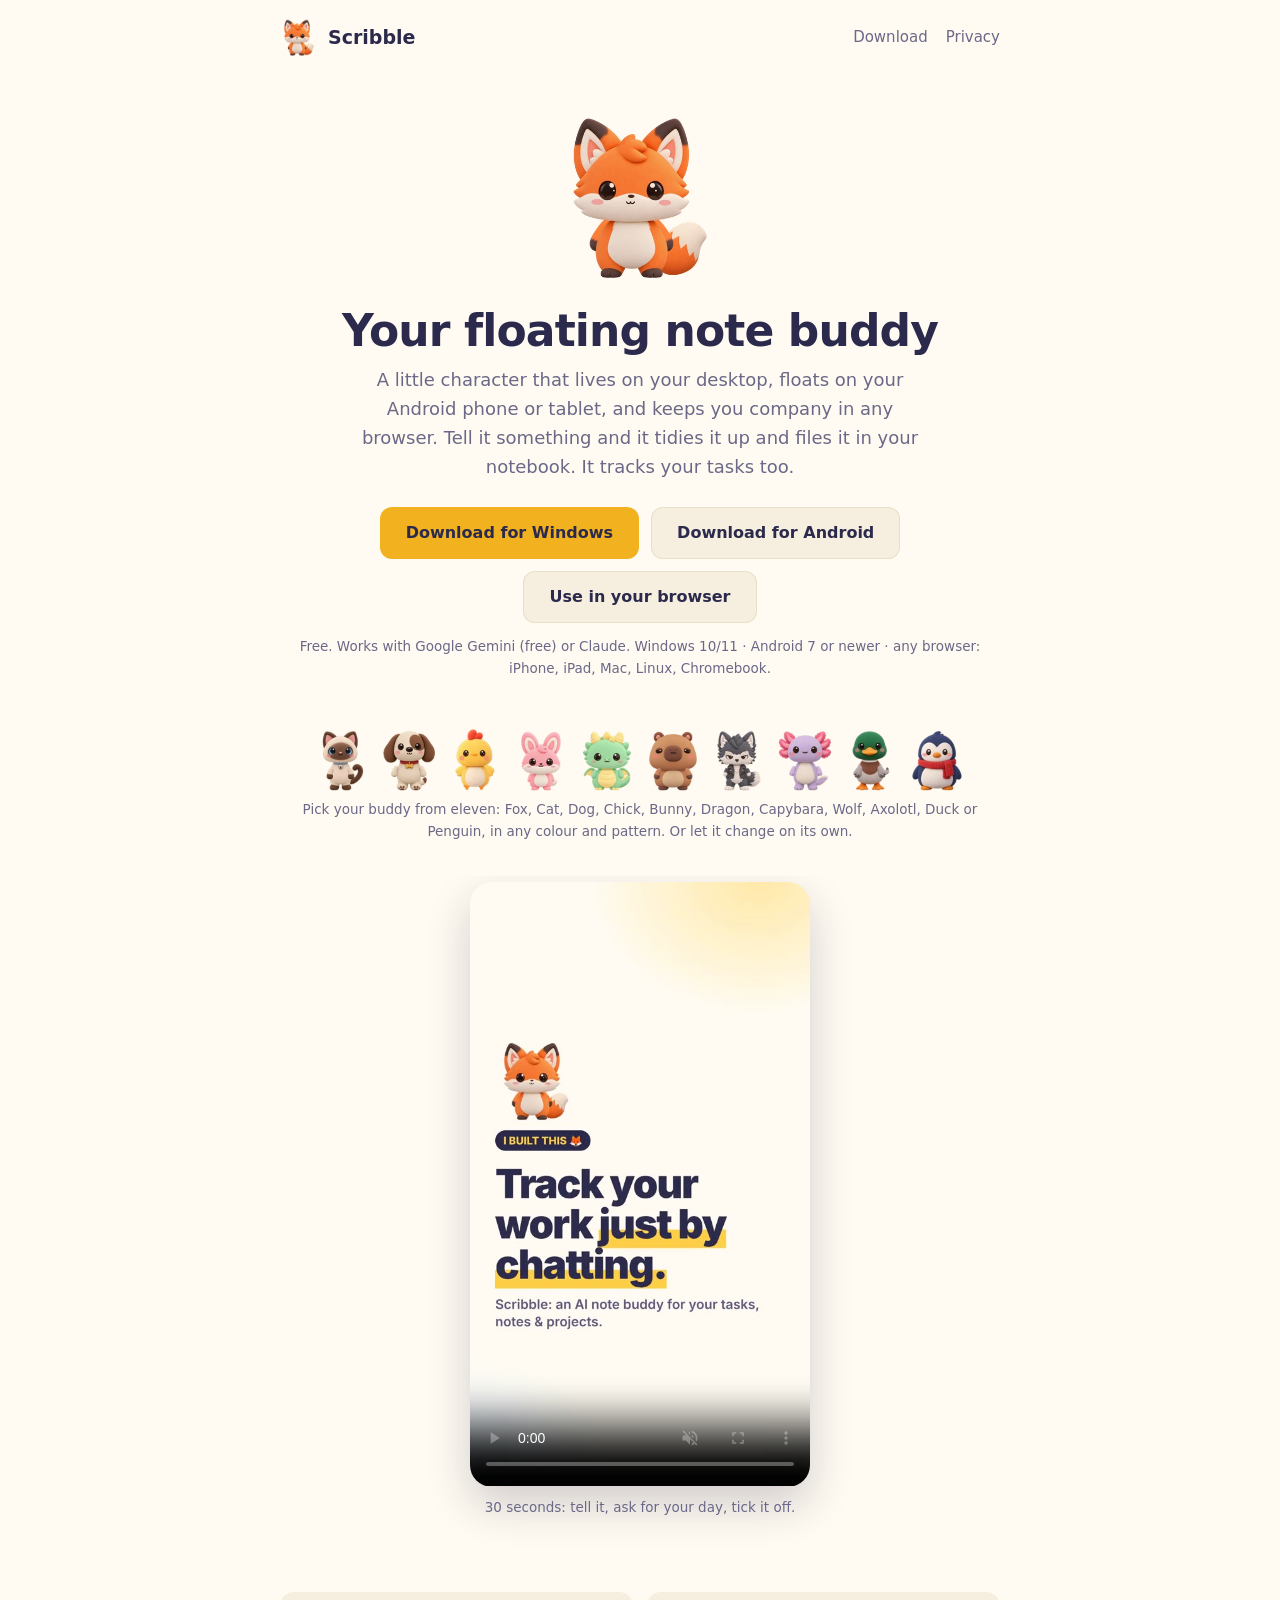
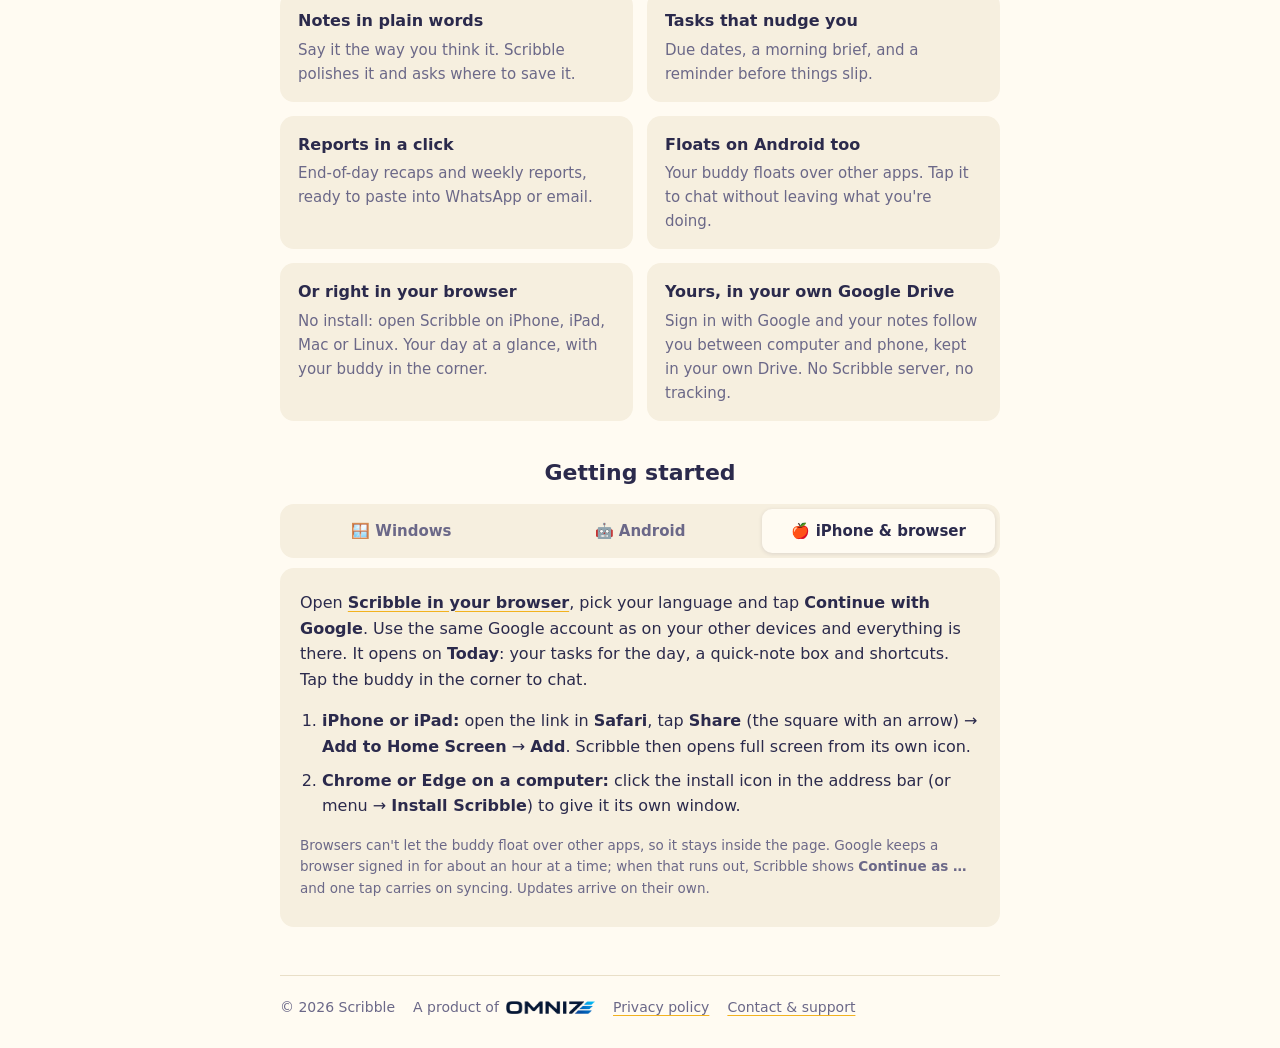
==== index.html @ dc72d5a7 "Website: eleven buddies (new cat and dog; axolotl, duck, penguin) Co-Authored-By: Claude Opus 5.5 <n" ====
<!doctype html>
<html lang="en">
<head>
<meta charset="utf-8">
<meta name="viewport" content="width=device-width, initial-scale=1">
<title>Scribble — your floating note buddy</title>
<meta name="description" content="A little buddy for your computer and phone that takes notes and tracks your tasks, powered by Google Gemini or Claude.">
<link rel="stylesheet" href="style.css">
<script data-goatcounter="https://denis-andrian000.goatcounter.com/count" async src="//gc.zgo.at/count.js"></script>
</head>
<body>
<div class="wrap">
<header class="top">
  <a class="logo" href="./"><img class="bd" src="media/buddy-fox-sm.webp" alt="">Scribble</a>
  <nav><a href="./#download">Download</a><a href="privacy.html">Privacy</a></nav>
</header>
<main>
<section class="hero">
  <img class="bd" src="media/buddy-fox.webp" alt="Scribble\'s fox buddy" width="170" height="170">
  <h1>Your floating note buddy</h1>
  <p class="lead">A little character that lives on your desktop, floats on your Android phone or tablet, and keeps you company in any browser. Tell it something and it tidies it up and files it in your notebook. It tracks your tasks too.</p>
  <div class="btns" id="download">
    <a class="btn" href="https://github.com/denis-andrian000/scribble-releases/releases/latest">Download for Windows</a>
    <a class="btn alt" href="https://github.com/denis-andrian000/scribble-releases/releases/latest/download/Scribble-Android.apk">Download for Android</a>
    <a class="btn alt" href="app/">Use in your browser</a>
  </div>
  <p class="small">Free. Works with Google Gemini (free) or Claude. Windows 10/11 · Android 7 or newer · any browser: iPhone, iPad, Mac, Linux, Chromebook.</p>
  <div class="stats" id="stats" hidden>
    <span class="stat" id="st-dl" hidden><b></b> downloads</span>
    <span class="stat" id="st-v" hidden><b></b> visitors</span>
    <span class="stat" id="st-ver" hidden>Latest <b></b></span>
  </div>
  <script>
  // Live numbers, straight from GitHub (downloads of the Windows and Android apps) and GoatCounter (website visitors)
  (function () {
    var box = document.getElementById('stats');
    function put(id, v) { var e = document.getElementById(id); e.querySelector('b').textContent = v; e.hidden = false; box.hidden = false; }
    function fmt(n) { return n.toLocaleString('en-US'); }
    fetch('https://api.github.com/repos/denis-andrian000/scribble-releases/releases?per_page=100').then(function (r) { return r.ok ? r.json() : []; }).then(function (rels) {
      var n = 0, latest = '';
      rels.forEach(function (r) {
        if (r.draft || r.prerelease) return;
        if (!latest) latest = r.tag_name;
        (r.assets || []).forEach(function (a) { if (/\.(exe|apk)$/.test(a.name)) n += a.download_count; });
      });
      if (n) put('st-dl', fmt(n));
      if (latest) put('st-ver', latest);
    }).catch(function () {});
    fetch('https://denis-andrian000.goatcounter.com/counter/TOTAL.json').then(function (r) { return r.ok ? r.json() : null; }).then(function (d) {
      if (d && d.count && Number(String(d.count).replace(/\D/g, '')) > 0) put('st-v', d.count);
    }).catch(function () {});
  })();
  </script>
  <div class="friends"><img class="bd" src="media/buddy-cat-sm.webp" alt="Cat" title="Cat" width="80" height="80" loading="lazy"><img class="bd" src="media/buddy-dog-sm.webp" alt="Dog" title="Dog" width="80" height="80" loading="lazy"><img class="bd" src="media/buddy-chicken-sm.webp" alt="Chick" title="Chick" width="80" height="80" loading="lazy"><img class="bd" src="media/buddy-bunny-sm.webp" alt="Bunny" title="Bunny" width="80" height="80" loading="lazy"><img class="bd" src="media/buddy-dragon-sm.webp" alt="Dragon" title="Dragon" width="80" height="80" loading="lazy"><img class="bd" src="media/buddy-capybara-sm.webp" alt="Capybara" title="Capybara" width="80" height="80" loading="lazy"><img class="bd" src="media/buddy-wolf-sm.webp" alt="Wolf" title="Wolf" width="80" height="80" loading="lazy"><img class="bd" src="media/buddy-axolotl-sm.webp" alt="Axolotl" title="Axolotl" width="80" height="80" loading="lazy"><img class="bd" src="media/buddy-duck-sm.webp" alt="Duck" title="Duck" width="80" height="80" loading="lazy"><img class="bd" src="media/buddy-penguin-sm.webp" alt="Penguin" title="Penguin" width="80" height="80" loading="lazy"></div>
  <p class="small friends-cap">Pick your buddy from eleven: Fox, Cat, Dog, Chick, Bunny, Dragon, Capybara, Wolf, Axolotl, Duck or Penguin, in any colour and pattern. Or let it change on its own.</p>
</section>

<section class="demo">
  <video src="media/scribble-demo.mp4" poster="media/scribble-demo.jpg" autoplay muted loop playsinline controls preload="metadata" aria-label="30-second demo: chat with your buddy and it tracks your tasks"></video>
  <p class="small">30 seconds: tell it, ask for your day, tick it off.</p>
</section>

<section class="grid">
  <div class="card"><b>Notes in plain words</b><p>Say it the way you think it. Scribble polishes it and asks where to save it.</p></div>
  <div class="card"><b>Tasks that nudge you</b><p>Due dates, a morning brief, and a reminder before things slip.</p></div>
  <div class="card"><b>Reports in a click</b><p>End-of-day recaps and weekly reports, ready to paste into WhatsApp or email.</p></div>
  <div class="card"><b>Floats on Android too</b><p>Your buddy floats over other apps. Tap it to chat without leaving what you're doing.</p></div>
  <div class="card"><b>Or right in your browser</b><p>No install: open Scribble on iPhone, iPad, Mac or Linux. Your day at a glance, with your buddy in the corner.</p></div>
  <div class="card"><b>Yours, in your own Google Drive</b><p>Sign in with Google and your notes follow you between computer and phone, kept in your own Drive. No Scribble server, no tracking.</p></div>
</section>

<section class="guide" id="guide">
<h2>Getting started</h2>
<div class="tabs" role="tablist" aria-label="Your device">
  <button role="tab" id="tab-windows" aria-controls="p-windows" data-p="windows">🪟 Windows</button>
  <button role="tab" id="tab-android" aria-controls="p-android" data-p="android">🤖 Android</button>
  <button role="tab" id="tab-web" aria-controls="p-web" data-p="web">🍎 iPhone &amp; browser</button>
</div>
<div class="panel" role="tabpanel" id="p-windows" aria-labelledby="tab-windows">
<p>Install Scribble, sign in with Google, then pick an AI. A short guide shows you how to get a free Google Gemini key, or a Claude key, in about a minute.</p>
<p><a class="btn" href="https://github.com/denis-andrian000/scribble-releases/releases/latest">Download for Windows</a></p>
<p class="small">Windows may say "Windows protected your PC" because the installer isn't signed yet. Click <b>More info → Run anyway</b>.</p>
</div>
<div class="panel" role="tabpanel" id="p-android" aria-labelledby="tab-android" hidden>
<p>Scribble isn't in the Play Store. You install it straight from this page:</p>
<ol class="steps">
  <li>Open this page <b>on your phone or tablet</b> and tap <b>Download for Android</b>.</li>
  <li>Open the downloaded file (<i>Scribble-Android.apk</i>). If Android asks, allow your browser to <b>install unknown apps</b>, go back, and tap <b>Install</b>. If Play Protect warns about an unknown app, tap <b>More details → Install anyway</b>.</li>
  <li>Open Scribble, pick your language and tap <b>Continue with Google</b>. Use the same Google account as on your computer and your notes, tasks and chats appear.</li>
  <li><b>Floating buddy:</b> tap the small window button at the top, or go to <b>Settings → App → Floating buddy</b>. The first time, Android asks to let Scribble <b>display over other apps</b>; turn it on for Scribble and come back.</li>
  <li><b>Tap</b> the buddy to chat, <b>hold</b> it to open Scribble, <b>drag</b> it anywhere, or drop it on the <b>✕</b> to put it away.</li>
</ol>
<p class="small">Updates: Scribble tells you when a new version is ready (or check in <b>Settings → App → Updates</b>). Download it and tap Install; your notes stay as they are.</p>
<p class="small">If the buddy disappears after a while, your phone may be closing Scribble to save battery. In Android settings, open <b>Apps → Scribble → Battery</b> and choose <b>Unrestricted</b> (the name varies by phone).</p>
</div>
<div class="panel" role="tabpanel" id="p-web" aria-labelledby="tab-web" hidden>
<p>Open <a href="app/"><b>Scribble in your browser</b></a>, pick your language and tap <b>Continue with Google</b>. Use the same Google account as on your other devices and everything is there. It opens on <b>Today</b>: your tasks for the day, a quick-note box and shortcuts. Tap the buddy in the corner to chat.</p>
<ol class="steps">
  <li><b>iPhone or iPad:</b> open the link in <b>Safari</b>, tap <b>Share</b> (the square with an arrow) → <b>Add to Home Screen</b> → <b>Add</b>. Scribble then opens full screen from its own icon.</li>
  <li><b>Chrome or Edge on a computer:</b> click the install icon in the address bar (or menu → <b>Install Scribble</b>) to give it its own window.</li>
</ol>
<p class="small">Browsers can't let the buddy float over other apps, so it stays inside the page. Google keeps a browser signed in for about an hour at a time; when that runs out, Scribble shows <b>Continue as …</b> and one tap carries on syncing. Updates arrive on their own.</p>
</div>
</section>
<script>
(function () {
  var tabs = [].slice.call(document.querySelectorAll('.tabs [role=tab]'));
  function show(id, focus) {
    tabs.forEach(function (t) { var on = t.dataset.p === id; t.setAttribute('aria-selected', on); t.tabIndex = on ? 0 : -1; document.getElementById('p-' + t.dataset.p).hidden = !on; if (on && focus) t.focus(); });
  }
  tabs.forEach(function (t, i) {
    t.addEventListener('click', function () { show(t.dataset.p); history.replaceState(null, '', '#' + t.dataset.p); });
    t.addEventListener('keydown', function (e) { var d = e.key === 'ArrowRight' ? 1 : e.key === 'ArrowLeft' ? -1 : 0; if (d) show(tabs[(i + d + tabs.length) % tabs.length].dataset.p, true); });
  });
  // open on the visitor's own device (or a #windows / #android / #web link)
  var h = location.hash.slice(1), ua = navigator.userAgent;
  var guess = /android/i.test(ua) ? 'android' : /iphone|ipad|macintosh|linux|cros/i.test(ua) && !/windows/i.test(ua) ? 'web' : 'windows';
  show(['windows', 'android', 'web'].indexOf(h) >= 0 ? h : guess);
  if (h && ['windows', 'android', 'web'].indexOf(h) >= 0) document.getElementById('guide').scrollIntoView();
})();
</script>
</main>
<footer>
  <span>© 2026 Scribble</span>
  <span class="by">A product of <img class="l" src="media/omniz.png" alt="Omniz"><img class="d" src="media/omniz-dark.png" alt="Omniz"></span>
  <a href="privacy.html">Privacy policy</a>
  <a href="https://github.com/denis-andrian000/scribble-releases/issues">Contact &amp; support</a>
</footer>
</div>
</body>
</html>
---- style.css ----
:root { --bg: #FFFBF2; --bg2: #F6EFDF; --line: #E9DFC8; --ink: #2B2A4C; --ink2: #6B6888; --accent: #F2B21F; --accent-ink: #2B2A4C; }
@media (prefers-color-scheme: dark) { :root { --bg: #1F1E2E; --bg2: #2A2940; --line: #38365A; --ink: #ECE9F5; --ink2: #A3A0C2; --accent: #FFCE47; --accent-ink: #1F1E2E; } }
* { box-sizing: border-box; }
body { margin: 0; background: var(--bg); color: var(--ink); font: 16px/1.6 system-ui, -apple-system, "Segoe UI", Roboto, sans-serif; }
a { color: inherit; text-decoration-color: var(--accent); text-underline-offset: 3px; }
.wrap { max-width: 760px; margin: 0 auto; padding: 0 20px; }
header.top { display: flex; align-items: center; justify-content: space-between; padding: 18px 0; }
.logo { display: flex; align-items: center; gap: 10px; font-weight: 800; font-size: 19px; text-decoration: none; }
.logo .bd { width: 38px; height: 38px; object-fit: contain; }
nav a { margin-left: 18px; color: var(--ink2); text-decoration: none; font-size: 15px; }
nav a:hover { color: var(--ink); }
.hero { text-align: center; padding: 36px 0 24px; }
.hero .bd { width: 170px; height: 170px; object-fit: contain; animation: bob 3s ease-in-out infinite; }
@keyframes bob { 50% { transform: translateY(-6px) rotate(-2deg); } }
h1 { font-size: clamp(30px, 6vw, 44px); line-height: 1.15; margin: 18px 0 10px; letter-spacing: -.02em; }
.lead { font-size: 18px; color: var(--ink2); max-width: 560px; margin: 0 auto; }
.btn { display: inline-block; margin-top: 26px; background: var(--accent); color: var(--accent-ink); padding: 13px 26px; border-radius: 12px; font-weight: 700; text-decoration: none; }
.btn:hover { filter: brightness(1.05); }
.small { font-size: 13.5px; color: var(--ink2); }
.friends { display: flex; justify-content: center; gap: 2px; flex-wrap: wrap; margin: 34px 0 8px; }
.friends .bd { width: 64px; height: 64px; object-fit: contain; }
.grid { display: grid; grid-template-columns: repeat(auto-fit, minmax(min(300px, 100%), 1fr)); gap: 14px; margin: 34px 0; }
.card { background: var(--bg2); border-radius: 14px; padding: 16px 18px; }
.card b { display: block; margin-bottom: 4px; }
.card p { margin: 0; color: var(--ink2); font-size: 15px; }
h2 { font-size: 22px; margin: 34px 0 8px; }
.doc h2 { font-size: 19px; margin-top: 30px; }
.doc ul { padding-left: 22px; }
.doc li { margin: 4px 0; }
footer { border-top: 1px solid var(--line); margin-top: 48px; padding: 20px 0 30px; color: var(--ink2); font-size: 14px; display: flex; gap: 18px; flex-wrap: wrap; }
.btns { display: flex; justify-content: center; gap: 12px; flex-wrap: wrap; margin-top: 26px; }
.btns .btn { margin-top: 0; }
.btn.alt { background: var(--bg2); color: var(--ink); box-shadow: inset 0 0 0 1px var(--line); }
.steps { padding-left: 22px; }
.steps li { margin: 8px 0; }

.demo { text-align: center; margin: 10px 0 0; max-width: 100%; overflow: hidden; padding: 6px 0 26px; }
.demo video { display: block; margin: 0 auto; width: 340px; max-width: 100%; height: auto; aspect-ratio: 9 / 16; object-fit: cover; border-radius: 22px; background: var(--bg2); box-shadow: 0 18px 44px rgba(30, 26, 60, .2); }
.demo .small { margin-top: 10px; }

.guide h2 { text-align: center; }
.tabs { display: flex; gap: 6px; background: var(--bg2); padding: 5px; border-radius: 14px; margin: 14px 0 0; }
.tabs [role=tab] { flex: 1; border: 0; background: transparent; color: var(--ink2); font: inherit; font-weight: 700; font-size: 15px; padding: 10px 8px; border-radius: 10px; cursor: pointer; }
.tabs [role=tab][aria-selected=true] { background: var(--bg); color: var(--ink); box-shadow: 0 1px 4px rgba(30, 26, 60, .12); }
.tabs [role=tab]:focus-visible { outline: 2px solid var(--accent); }
.panel { background: var(--bg2); border-radius: 14px; padding: 6px 20px 14px; margin-top: 10px; }
.panel .btn { margin-top: 4px; }
html, body { overflow-x: hidden; }
@media (max-width: 520px) { .tabs [role=tab] { font-size: 13.5px; padding: 9px 4px; line-height: 1.25; } }

.stats { display: flex; justify-content: center; gap: 8px; flex-wrap: wrap; margin-top: 14px; }
.stat { background: var(--bg2); border-radius: 999px; padding: 5px 14px; font-size: 14px; color: var(--ink2); }
.stat b { color: var(--ink); }
#st-dl b::before { content: "⬇ "; color: var(--accent); }

footer .by { display: inline-flex; align-items: center; gap: 7px; }
footer .by img { height: 13px; width: auto; }
footer .by .d { display: none; }
@media (prefers-color-scheme: dark) { footer .by .l { display: none; } footer .by .d { display: inline; } }

.friends-cap { text-align: center; margin: 0; }
@media (max-width: 480px) { .friends .bd { width: 52px; height: 52px; } .friends { gap: 2px; flex-wrap: wrap; max-width: 330px; margin-left: auto; margin-right: auto; } }
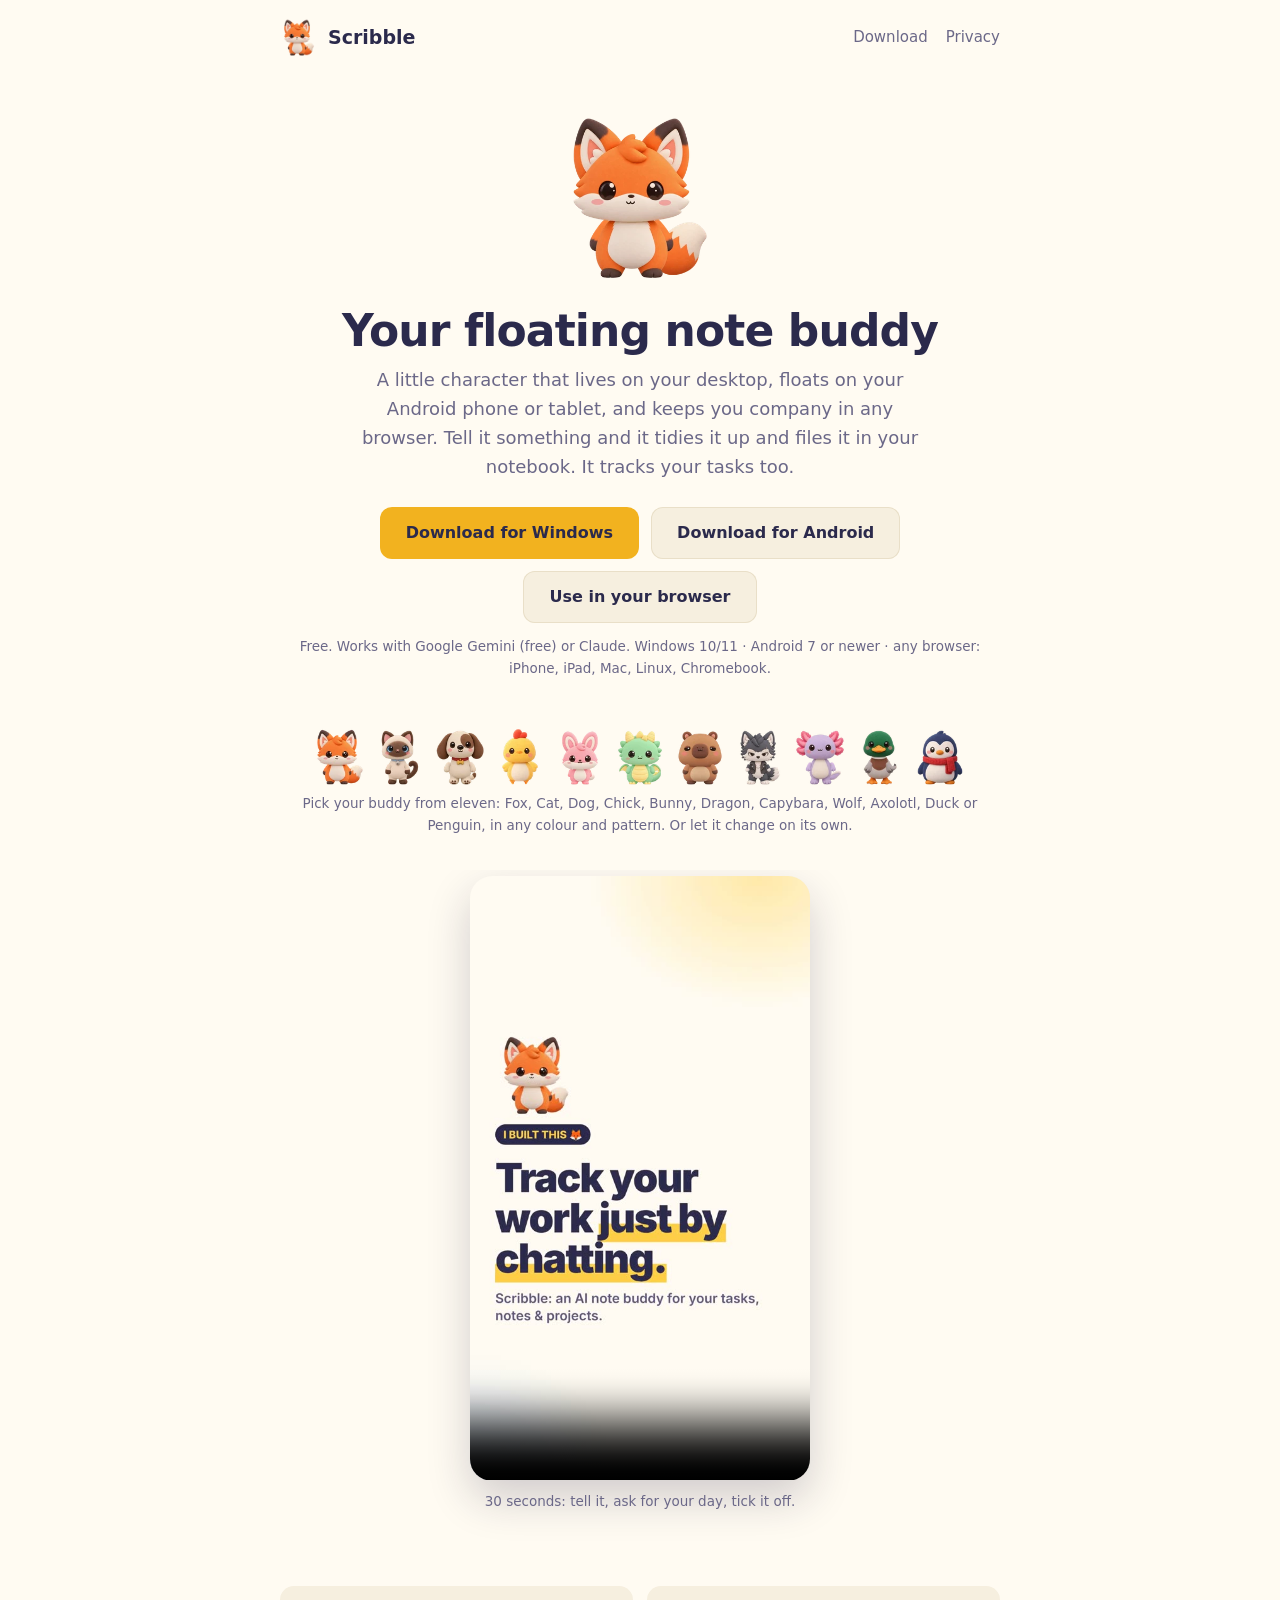
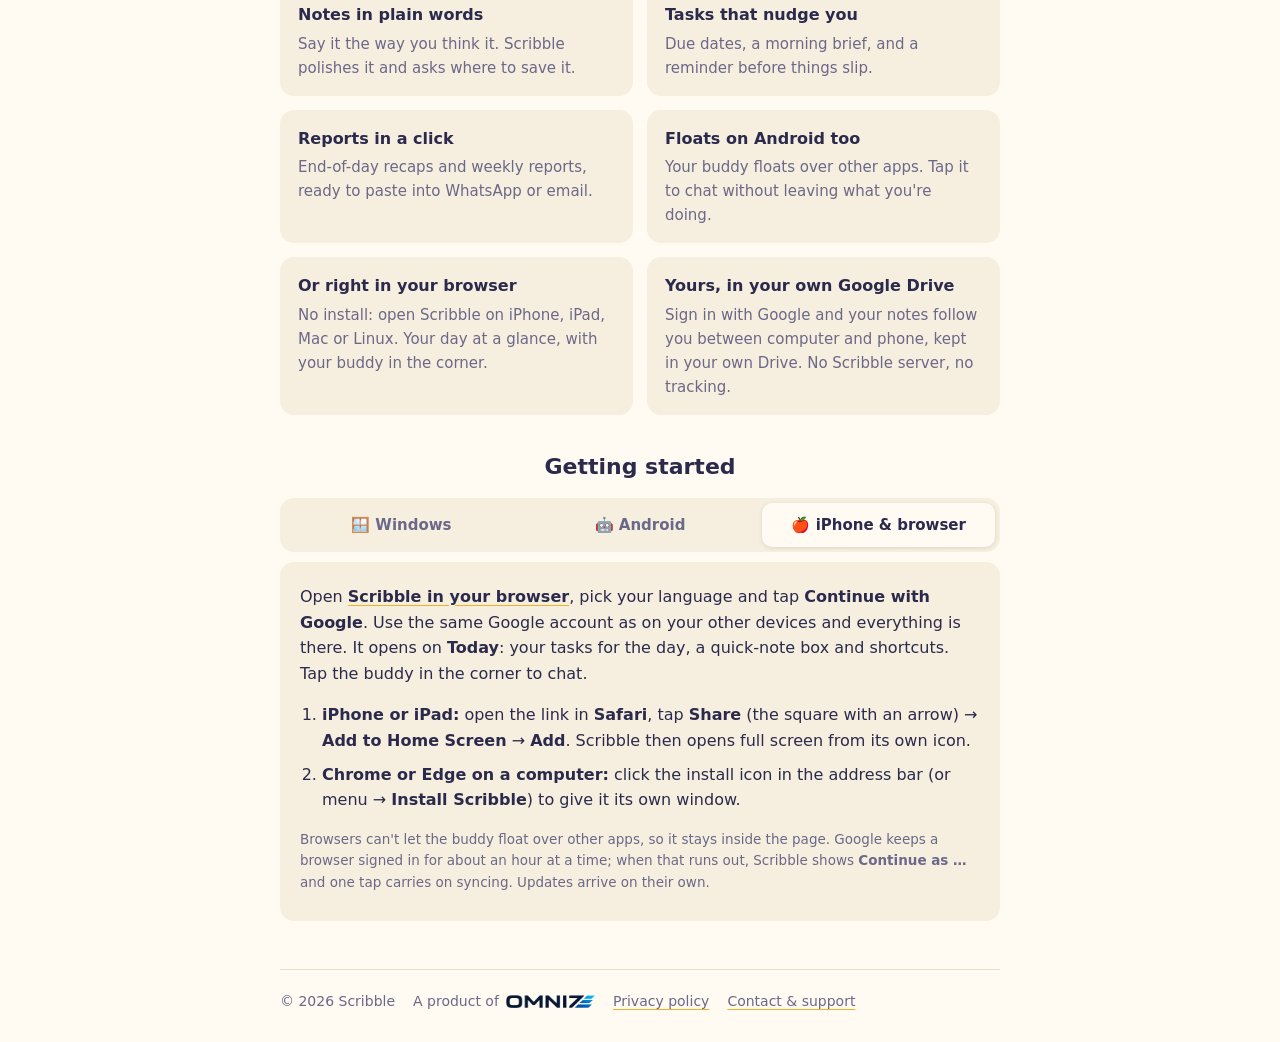
==== commit 0139bef5: "Website: the fox in the buddy row too (all eleven) Co-Authored-By: Claude Opus 5.5 <noreply@anthropi" ====
--- a/index.html
+++ b/index.html
@@ -51,7 +51,7 @@
     }).catch(function () {});
   })();
   </script>
-  <div class="friends"><img class="bd" src="media/buddy-cat-sm.webp" alt="Cat" title="Cat" width="80" height="80" loading="lazy"><img class="bd" src="media/buddy-dog-sm.webp" alt="Dog" title="Dog" width="80" height="80" loading="lazy"><img class="bd" src="media/buddy-chicken-sm.webp" alt="Chick" title="Chick" width="80" height="80" loading="lazy"><img class="bd" src="media/buddy-bunny-sm.webp" alt="Bunny" title="Bunny" width="80" height="80" loading="lazy"><img class="bd" src="media/buddy-dragon-sm.webp" alt="Dragon" title="Dragon" width="80" height="80" loading="lazy"><img class="bd" src="media/buddy-capybara-sm.webp" alt="Capybara" title="Capybara" width="80" height="80" loading="lazy"><img class="bd" src="media/buddy-wolf-sm.webp" alt="Wolf" title="Wolf" width="80" height="80" loading="lazy"><img class="bd" src="media/buddy-axolotl-sm.webp" alt="Axolotl" title="Axolotl" width="80" height="80" loading="lazy"><img class="bd" src="media/buddy-duck-sm.webp" alt="Duck" title="Duck" width="80" height="80" loading="lazy"><img class="bd" src="media/buddy-penguin-sm.webp" alt="Penguin" title="Penguin" width="80" height="80" loading="lazy"></div>
+  <div class="friends"><img class="bd" src="media/buddy-fox-sm.webp" alt="Fox" title="Fox" width="80" height="80" loading="lazy"><img class="bd" src="media/buddy-cat-sm.webp" alt="Cat" title="Cat" width="80" height="80" loading="lazy"><img class="bd" src="media/buddy-dog-sm.webp" alt="Dog" title="Dog" width="80" height="80" loading="lazy"><img class="bd" src="media/buddy-chicken-sm.webp" alt="Chick" title="Chick" width="80" height="80" loading="lazy"><img class="bd" src="media/buddy-bunny-sm.webp" alt="Bunny" title="Bunny" width="80" height="80" loading="lazy"><img class="bd" src="media/buddy-dragon-sm.webp" alt="Dragon" title="Dragon" width="80" height="80" loading="lazy"><img class="bd" src="media/buddy-capybara-sm.webp" alt="Capybara" title="Capybara" width="80" height="80" loading="lazy"><img class="bd" src="media/buddy-wolf-sm.webp" alt="Wolf" title="Wolf" width="80" height="80" loading="lazy"><img class="bd" src="media/buddy-axolotl-sm.webp" alt="Axolotl" title="Axolotl" width="80" height="80" loading="lazy"><img class="bd" src="media/buddy-duck-sm.webp" alt="Duck" title="Duck" width="80" height="80" loading="lazy"><img class="bd" src="media/buddy-penguin-sm.webp" alt="Penguin" title="Penguin" width="80" height="80" loading="lazy"></div>
   <p class="small friends-cap">Pick your buddy from eleven: Fox, Cat, Dog, Chick, Bunny, Dragon, Capybara, Wolf, Axolotl, Duck or Penguin, in any colour and pattern. Or let it change on its own.</p>
 </section>
 
--- a/style.css
+++ b/style.css
@@ -18,7 +18,7 @@
 .btn:hover { filter: brightness(1.05); }
 .small { font-size: 13.5px; color: var(--ink2); }
 .friends { display: flex; justify-content: center; gap: 2px; flex-wrap: wrap; margin: 34px 0 8px; }
-.friends .bd { width: 64px; height: 64px; object-fit: contain; }
+.friends .bd { width: 58px; height: 58px; object-fit: contain; }
 .grid { display: grid; grid-template-columns: repeat(auto-fit, minmax(min(300px, 100%), 1fr)); gap: 14px; margin: 34px 0; }
 .card { background: var(--bg2); border-radius: 14px; padding: 16px 18px; }
 .card b { display: block; margin-bottom: 4px; }
@@ -59,4 +59,4 @@
 @media (prefers-color-scheme: dark) { footer .by .l { display: none; } footer .by .d { display: inline; } }
 
 .friends-cap { text-align: center; margin: 0; }
-@media (max-width: 480px) { .friends .bd { width: 52px; height: 52px; } .friends { gap: 2px; flex-wrap: wrap; max-width: 330px; margin-left: auto; margin-right: auto; } }
+@media (max-width: 480px) { .friends .bd { width: 52px; height: 52px; } .friends { gap: 2px; flex-wrap: wrap; max-width: 340px; margin-left: auto; margin-right: auto; } }
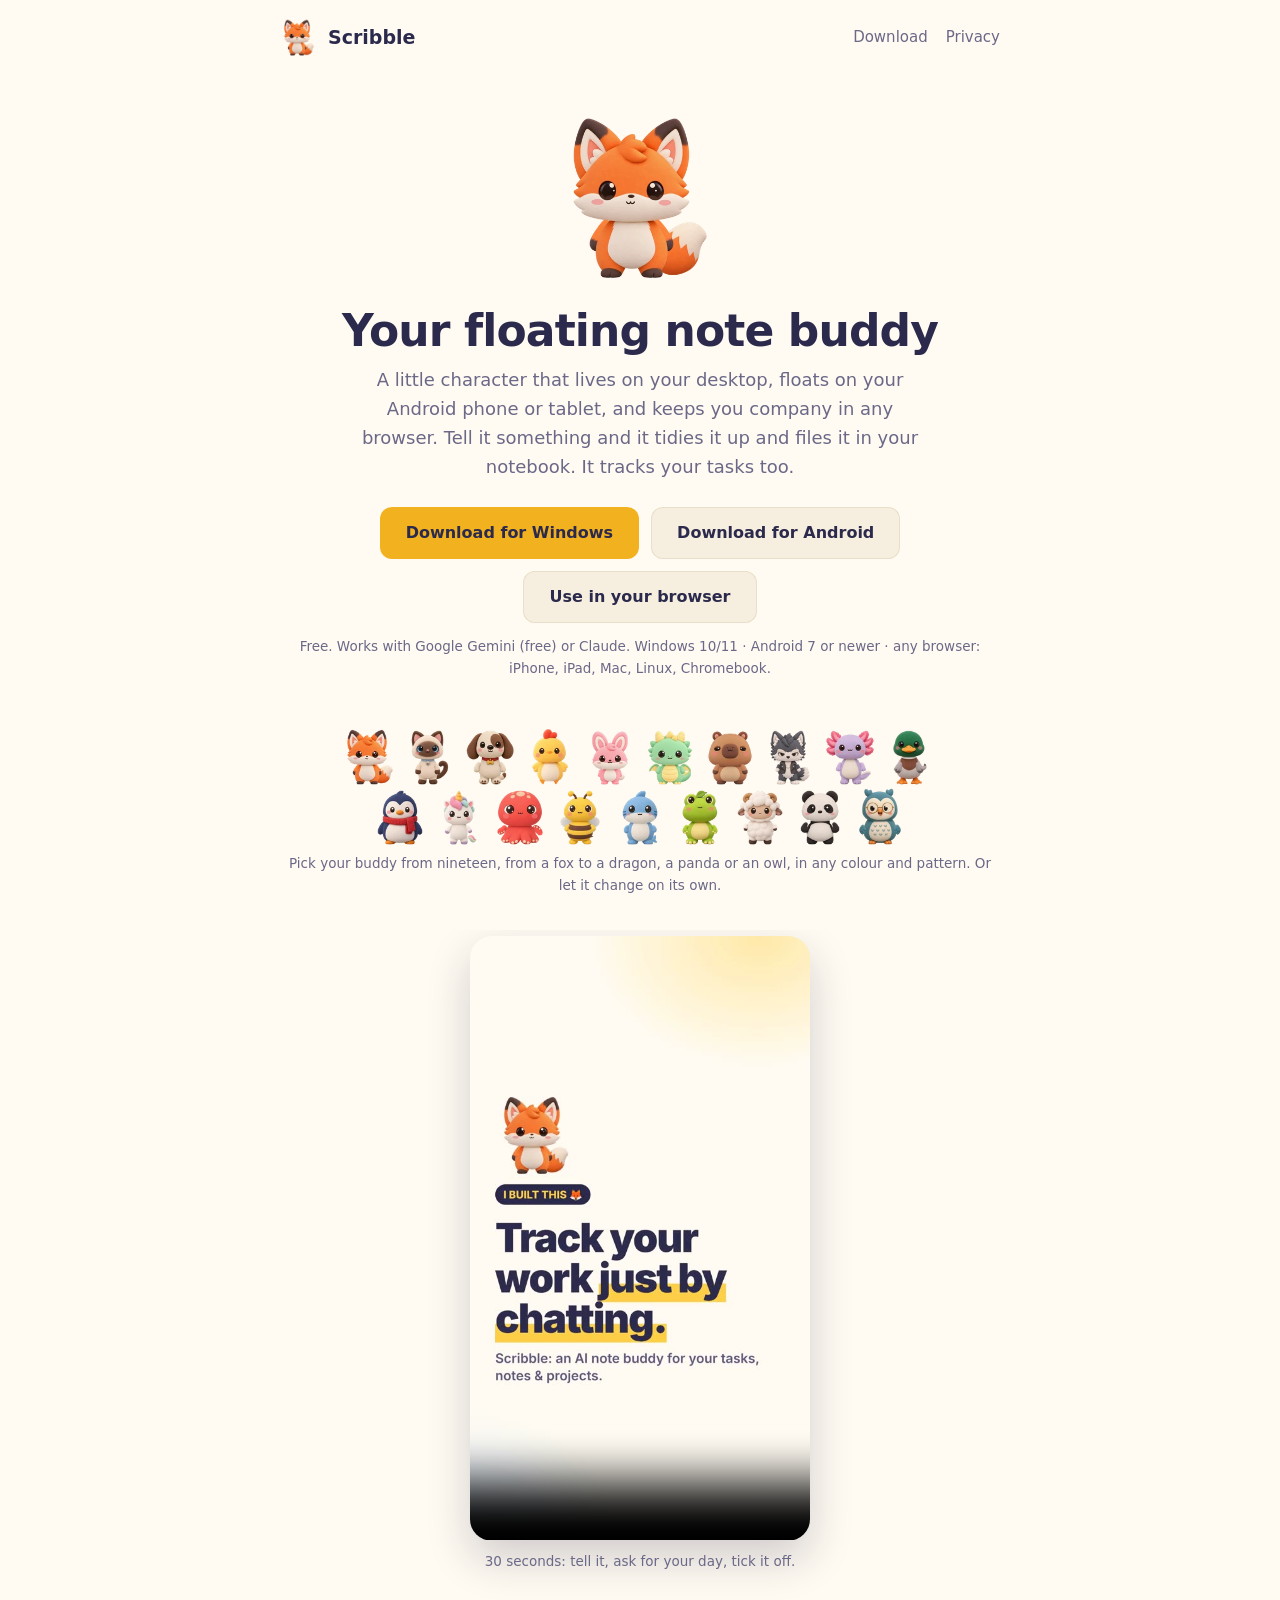
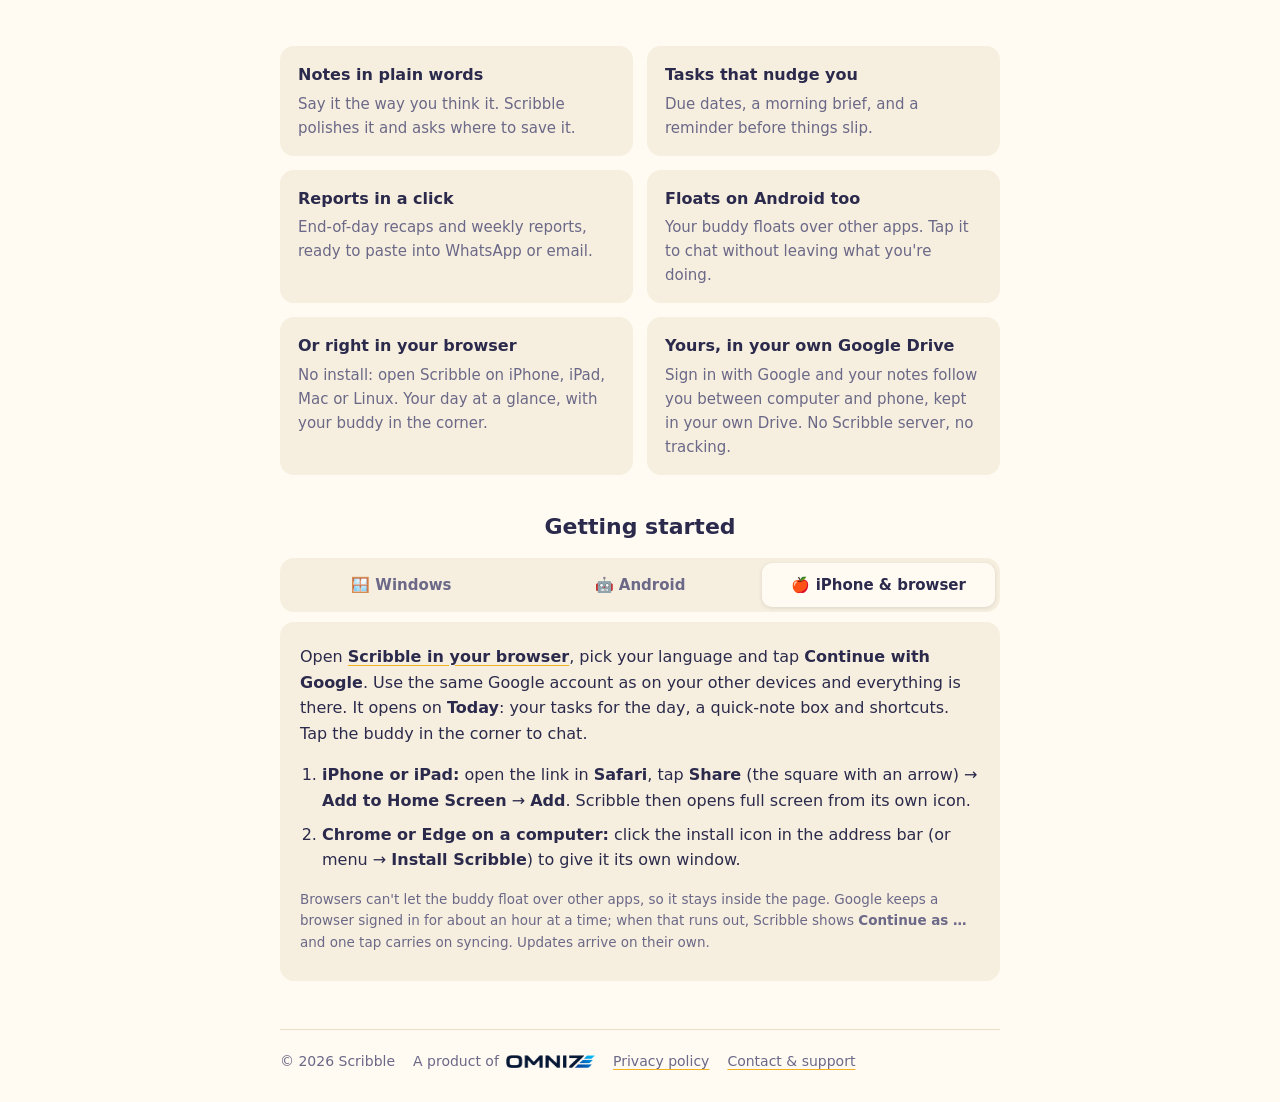
==== commit 3ad8bce8: "Website: all nineteen buddies (publish with 1.10.0) Co-Authored-By: Claude Opus 5.5 <noreply@anthrop" ====
--- a/index.html
+++ b/index.html
@@ -51,8 +51,8 @@
     }).catch(function () {});
   })();
   </script>
-  <div class="friends"><img class="bd" src="media/buddy-fox-sm.webp" alt="Fox" title="Fox" width="80" height="80" loading="lazy"><img class="bd" src="media/buddy-cat-sm.webp" alt="Cat" title="Cat" width="80" height="80" loading="lazy"><img class="bd" src="media/buddy-dog-sm.webp" alt="Dog" title="Dog" width="80" height="80" loading="lazy"><img class="bd" src="media/buddy-chicken-sm.webp" alt="Chick" title="Chick" width="80" height="80" loading="lazy"><img class="bd" src="media/buddy-bunny-sm.webp" alt="Bunny" title="Bunny" width="80" height="80" loading="lazy"><img class="bd" src="media/buddy-dragon-sm.webp" alt="Dragon" title="Dragon" width="80" height="80" loading="lazy"><img class="bd" src="media/buddy-capybara-sm.webp" alt="Capybara" title="Capybara" width="80" height="80" loading="lazy"><img class="bd" src="media/buddy-wolf-sm.webp" alt="Wolf" title="Wolf" width="80" height="80" loading="lazy"><img class="bd" src="media/buddy-axolotl-sm.webp" alt="Axolotl" title="Axolotl" width="80" height="80" loading="lazy"><img class="bd" src="media/buddy-duck-sm.webp" alt="Duck" title="Duck" width="80" height="80" loading="lazy"><img class="bd" src="media/buddy-penguin-sm.webp" alt="Penguin" title="Penguin" width="80" height="80" loading="lazy"></div>
-  <p class="small friends-cap">Pick your buddy from eleven: Fox, Cat, Dog, Chick, Bunny, Dragon, Capybara, Wolf, Axolotl, Duck or Penguin, in any colour and pattern. Or let it change on its own.</p>
+  <div class="friends"><img class="bd" src="media/buddy-fox-sm.webp" alt="Fox" title="Fox" width="80" height="80" loading="lazy"><img class="bd" src="media/buddy-cat-sm.webp" alt="Cat" title="Cat" width="80" height="80" loading="lazy"><img class="bd" src="media/buddy-dog-sm.webp" alt="Dog" title="Dog" width="80" height="80" loading="lazy"><img class="bd" src="media/buddy-chicken-sm.webp" alt="Chick" title="Chick" width="80" height="80" loading="lazy"><img class="bd" src="media/buddy-bunny-sm.webp" alt="Bunny" title="Bunny" width="80" height="80" loading="lazy"><img class="bd" src="media/buddy-dragon-sm.webp" alt="Dragon" title="Dragon" width="80" height="80" loading="lazy"><img class="bd" src="media/buddy-capybara-sm.webp" alt="Capybara" title="Capybara" width="80" height="80" loading="lazy"><img class="bd" src="media/buddy-wolf-sm.webp" alt="Wolf" title="Wolf" width="80" height="80" loading="lazy"><img class="bd" src="media/buddy-axolotl-sm.webp" alt="Axolotl" title="Axolotl" width="80" height="80" loading="lazy"><img class="bd" src="media/buddy-duck-sm.webp" alt="Duck" title="Duck" width="80" height="80" loading="lazy"><img class="bd" src="media/buddy-penguin-sm.webp" alt="Penguin" title="Penguin" width="80" height="80" loading="lazy"><img class="bd" src="media/buddy-unicorn-sm.webp" alt="Unicorn" title="Unicorn" width="80" height="80" loading="lazy"><img class="bd" src="media/buddy-octopus-sm.webp" alt="Octopus" title="Octopus" width="80" height="80" loading="lazy"><img class="bd" src="media/buddy-bee-sm.webp" alt="Bee" title="Bee" width="80" height="80" loading="lazy"><img class="bd" src="media/buddy-shark-sm.webp" alt="Shark" title="Shark" width="80" height="80" loading="lazy"><img class="bd" src="media/buddy-frog-sm.webp" alt="Frog" title="Frog" width="80" height="80" loading="lazy"><img class="bd" src="media/buddy-lamb-sm.webp" alt="Lamb" title="Lamb" width="80" height="80" loading="lazy"><img class="bd" src="media/buddy-panda-sm.webp" alt="Panda" title="Panda" width="80" height="80" loading="lazy"><img class="bd" src="media/buddy-owl-sm.webp" alt="Owl" title="Owl" width="80" height="80" loading="lazy"></div>
+  <p class="small friends-cap">Pick your buddy from nineteen, from a fox to a dragon, a panda or an owl, in any colour and pattern. Or let it change on its own.</p>
 </section>
 
 <section class="demo">
--- a/style.css
+++ b/style.css
@@ -17,7 +17,7 @@
 .btn { display: inline-block; margin-top: 26px; background: var(--accent); color: var(--accent-ink); padding: 13px 26px; border-radius: 12px; font-weight: 700; text-decoration: none; }
 .btn:hover { filter: brightness(1.05); }
 .small { font-size: 13.5px; color: var(--ink2); }
-.friends { display: flex; justify-content: center; gap: 2px; flex-wrap: wrap; margin: 34px 0 8px; }
+.friends { display: flex; justify-content: center; gap: 2px; max-width: 620px; flex-wrap: wrap; margin: 34px auto 8px; }
 .friends .bd { width: 58px; height: 58px; object-fit: contain; }
 .grid { display: grid; grid-template-columns: repeat(auto-fit, minmax(min(300px, 100%), 1fr)); gap: 14px; margin: 34px 0; }
 .card { background: var(--bg2); border-radius: 14px; padding: 16px 18px; }
@@ -59,4 +59,4 @@
 @media (prefers-color-scheme: dark) { footer .by .l { display: none; } footer .by .d { display: inline; } }
 
 .friends-cap { text-align: center; margin: 0; }
-@media (max-width: 480px) { .friends .bd { width: 52px; height: 52px; } .friends { gap: 2px; flex-wrap: wrap; max-width: 340px; margin-left: auto; margin-right: auto; } }
+@media (max-width: 480px) { .friends .bd { width: 52px; height: 52px; } .friends { gap: 2px; flex-wrap: wrap; max-width: 280px; margin-left: auto; margin-right: auto; } }
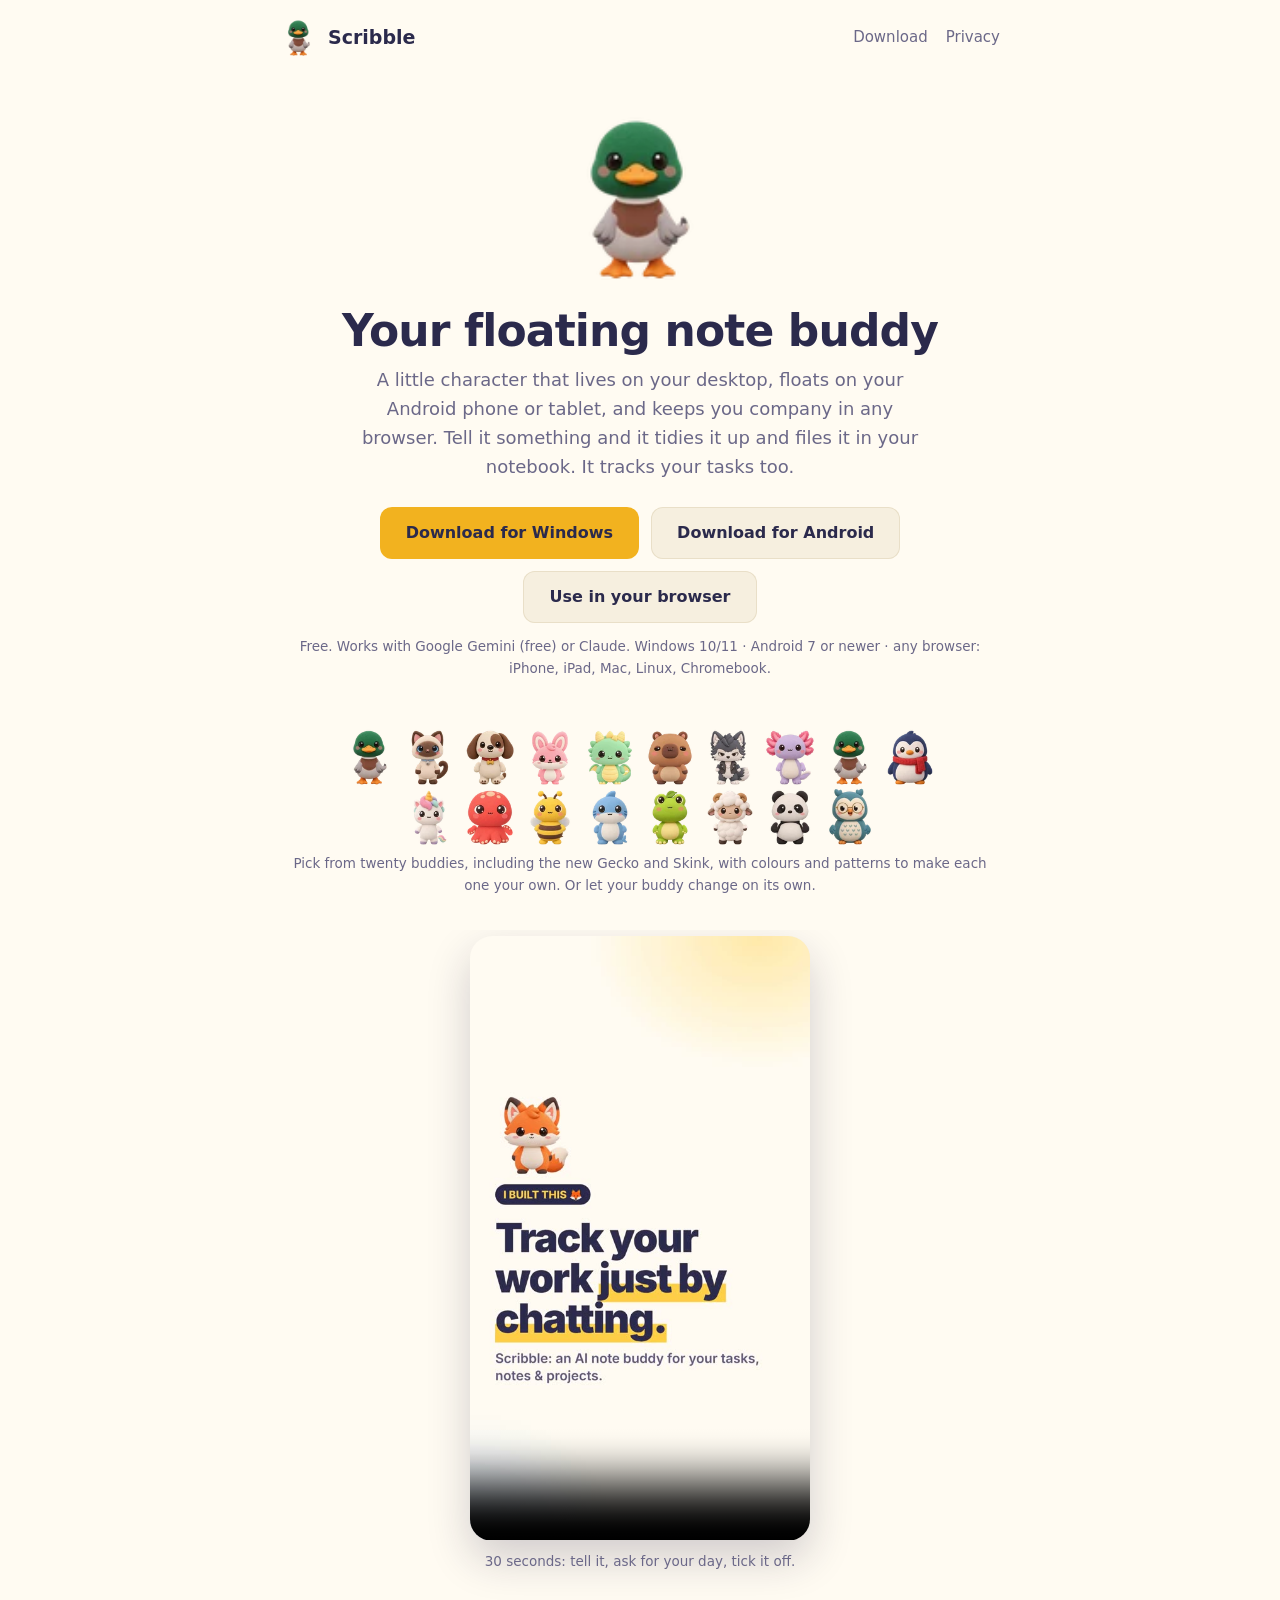
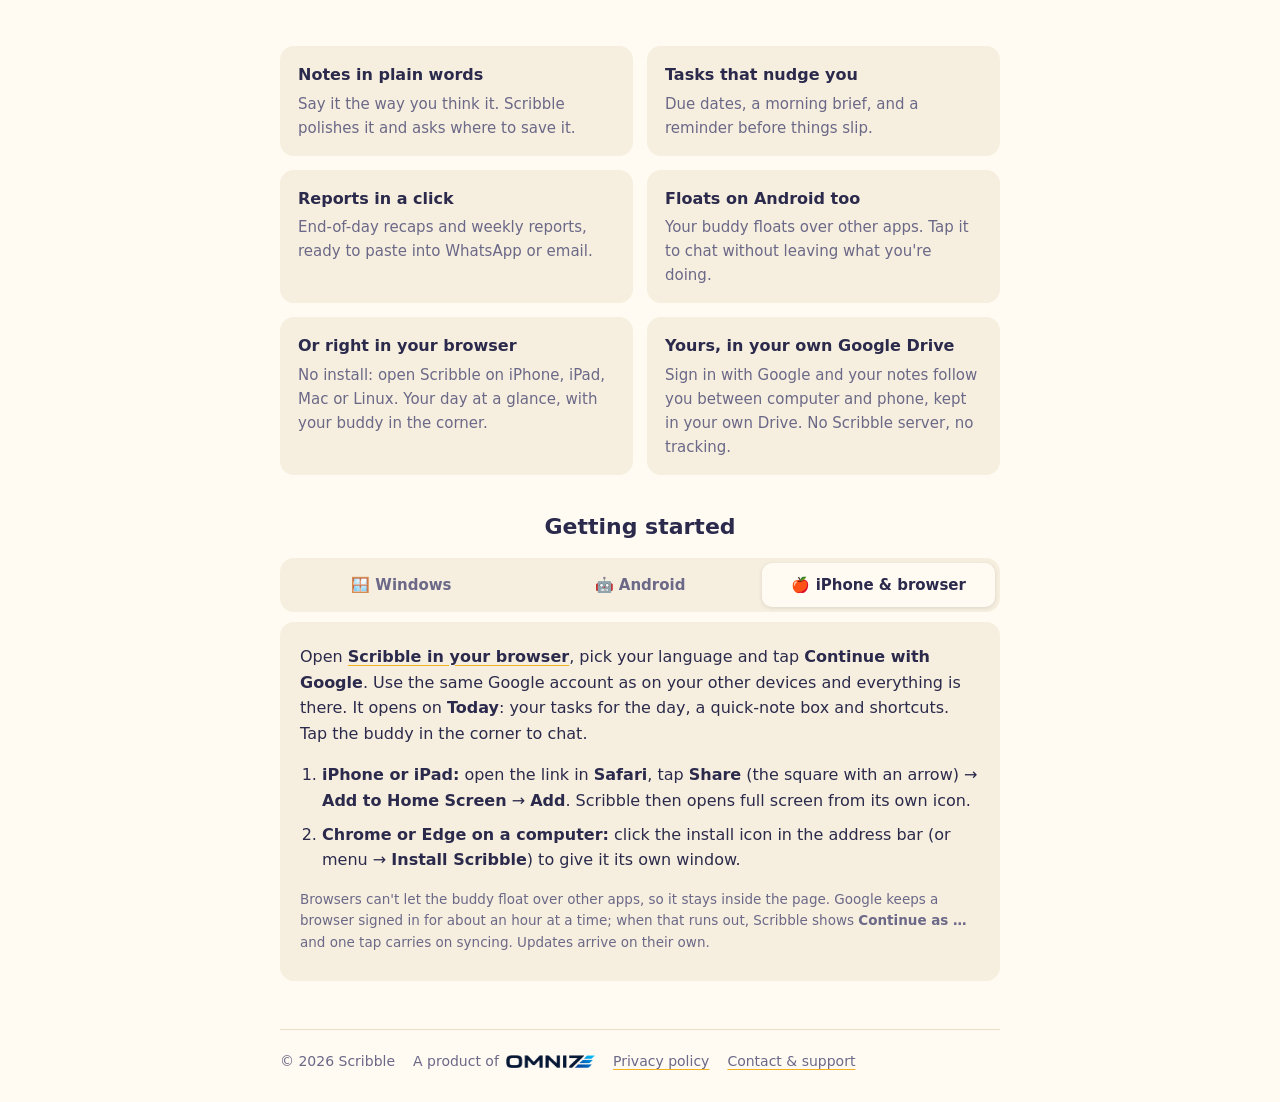
==== commit eb91a4cf: "Update landing page buddy roster for v1.11.0" ====
--- a/index.html
+++ b/index.html
@@ -11,12 +11,12 @@
 <body>
 <div class="wrap">
 <header class="top">
-  <a class="logo" href="./"><img class="bd" src="media/buddy-fox-sm.webp" alt="">Scribble</a>
+  <a class="logo" href="./"><img class="bd" src="media/buddy-duck-sm.webp" alt="">Scribble</a>
   <nav><a href="./#download">Download</a><a href="privacy.html">Privacy</a></nav>
 </header>
 <main>
 <section class="hero">
-  <img class="bd" src="media/buddy-fox.webp" alt="Scribble\'s fox buddy" width="170" height="170">
+  <img class="bd" src="media/buddy-duck-sm.webp" alt="Scribble\'s fox buddy" width="170" height="170">
   <h1>Your floating note buddy</h1>
   <p class="lead">A little character that lives on your desktop, floats on your Android phone or tablet, and keeps you company in any browser. Tell it something and it tidies it up and files it in your notebook. It tracks your tasks too.</p>
   <div class="btns" id="download">
@@ -51,8 +51,8 @@
     }).catch(function () {});
   })();
   </script>
-  <div class="friends"><img class="bd" src="media/buddy-fox-sm.webp" alt="Fox" title="Fox" width="80" height="80" loading="lazy"><img class="bd" src="media/buddy-cat-sm.webp" alt="Cat" title="Cat" width="80" height="80" loading="lazy"><img class="bd" src="media/buddy-dog-sm.webp" alt="Dog" title="Dog" width="80" height="80" loading="lazy"><img class="bd" src="media/buddy-chicken-sm.webp" alt="Chick" title="Chick" width="80" height="80" loading="lazy"><img class="bd" src="media/buddy-bunny-sm.webp" alt="Bunny" title="Bunny" width="80" height="80" loading="lazy"><img class="bd" src="media/buddy-dragon-sm.webp" alt="Dragon" title="Dragon" width="80" height="80" loading="lazy"><img class="bd" src="media/buddy-capybara-sm.webp" alt="Capybara" title="Capybara" width="80" height="80" loading="lazy"><img class="bd" src="media/buddy-wolf-sm.webp" alt="Wolf" title="Wolf" width="80" height="80" loading="lazy"><img class="bd" src="media/buddy-axolotl-sm.webp" alt="Axolotl" title="Axolotl" width="80" height="80" loading="lazy"><img class="bd" src="media/buddy-duck-sm.webp" alt="Duck" title="Duck" width="80" height="80" loading="lazy"><img class="bd" src="media/buddy-penguin-sm.webp" alt="Penguin" title="Penguin" width="80" height="80" loading="lazy"><img class="bd" src="media/buddy-unicorn-sm.webp" alt="Unicorn" title="Unicorn" width="80" height="80" loading="lazy"><img class="bd" src="media/buddy-octopus-sm.webp" alt="Octopus" title="Octopus" width="80" height="80" loading="lazy"><img class="bd" src="media/buddy-bee-sm.webp" alt="Bee" title="Bee" width="80" height="80" loading="lazy"><img class="bd" src="media/buddy-shark-sm.webp" alt="Shark" title="Shark" width="80" height="80" loading="lazy"><img class="bd" src="media/buddy-frog-sm.webp" alt="Frog" title="Frog" width="80" height="80" loading="lazy"><img class="bd" src="media/buddy-lamb-sm.webp" alt="Lamb" title="Lamb" width="80" height="80" loading="lazy"><img class="bd" src="media/buddy-panda-sm.webp" alt="Panda" title="Panda" width="80" height="80" loading="lazy"><img class="bd" src="media/buddy-owl-sm.webp" alt="Owl" title="Owl" width="80" height="80" loading="lazy"></div>
-  <p class="small friends-cap">Pick your buddy from nineteen, from a fox to a dragon, a panda or an owl, in any colour and pattern. Or let it change on its own.</p>
+  <div class="friends"><img class="bd" src="media/buddy-duck-sm.webp" alt="Fox" title="Fox" width="80" height="80" loading="lazy"><img class="bd" src="media/buddy-cat-sm.webp" alt="Cat" title="Cat" width="80" height="80" loading="lazy"><img class="bd" src="media/buddy-dog-sm.webp" alt="Dog" title="Dog" width="80" height="80" loading="lazy"><img class="bd" src="media/buddy-bunny-sm.webp" alt="Bunny" title="Bunny" width="80" height="80" loading="lazy"><img class="bd" src="media/buddy-dragon-sm.webp" alt="Dragon" title="Dragon" width="80" height="80" loading="lazy"><img class="bd" src="media/buddy-capybara-sm.webp" alt="Capybara" title="Capybara" width="80" height="80" loading="lazy"><img class="bd" src="media/buddy-wolf-sm.webp" alt="Wolf" title="Wolf" width="80" height="80" loading="lazy"><img class="bd" src="media/buddy-axolotl-sm.webp" alt="Axolotl" title="Axolotl" width="80" height="80" loading="lazy"><img class="bd" src="media/buddy-duck-sm.webp" alt="Duck" title="Duck" width="80" height="80" loading="lazy"><img class="bd" src="media/buddy-penguin-sm.webp" alt="Penguin" title="Penguin" width="80" height="80" loading="lazy"><img class="bd" src="media/buddy-unicorn-sm.webp" alt="Unicorn" title="Unicorn" width="80" height="80" loading="lazy"><img class="bd" src="media/buddy-octopus-sm.webp" alt="Octopus" title="Octopus" width="80" height="80" loading="lazy"><img class="bd" src="media/buddy-bee-sm.webp" alt="Bee" title="Bee" width="80" height="80" loading="lazy"><img class="bd" src="media/buddy-shark-sm.webp" alt="Shark" title="Shark" width="80" height="80" loading="lazy"><img class="bd" src="media/buddy-frog-sm.webp" alt="Frog" title="Frog" width="80" height="80" loading="lazy"><img class="bd" src="media/buddy-lamb-sm.webp" alt="Lamb" title="Lamb" width="80" height="80" loading="lazy"><img class="bd" src="media/buddy-panda-sm.webp" alt="Panda" title="Panda" width="80" height="80" loading="lazy"><img class="bd" src="media/buddy-owl-sm.webp" alt="Owl" title="Owl" width="80" height="80" loading="lazy"></div>
+  <p class="small friends-cap">Pick from twenty buddies, including the new Gecko and Skink, with colours and patterns to make each one your own. Or let your buddy change on its own.</p>
 </section>
 
 <section class="demo">
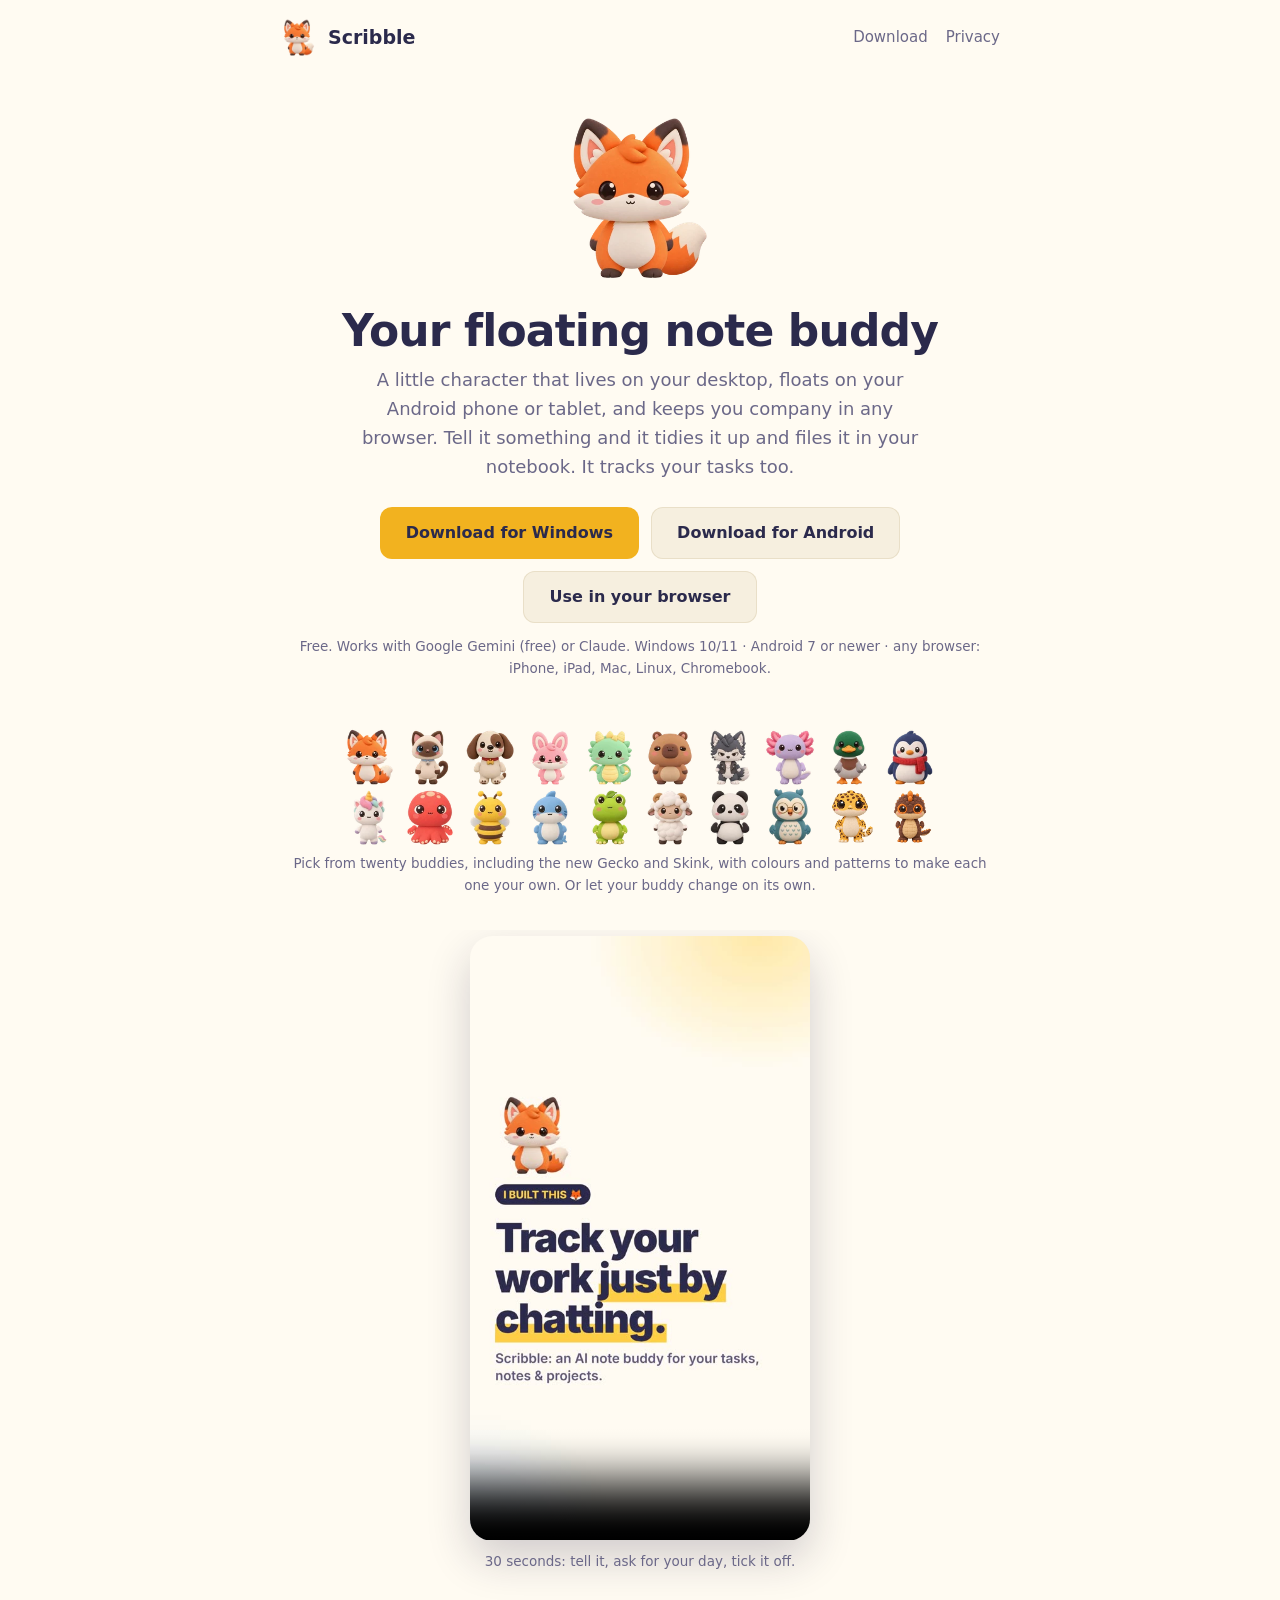
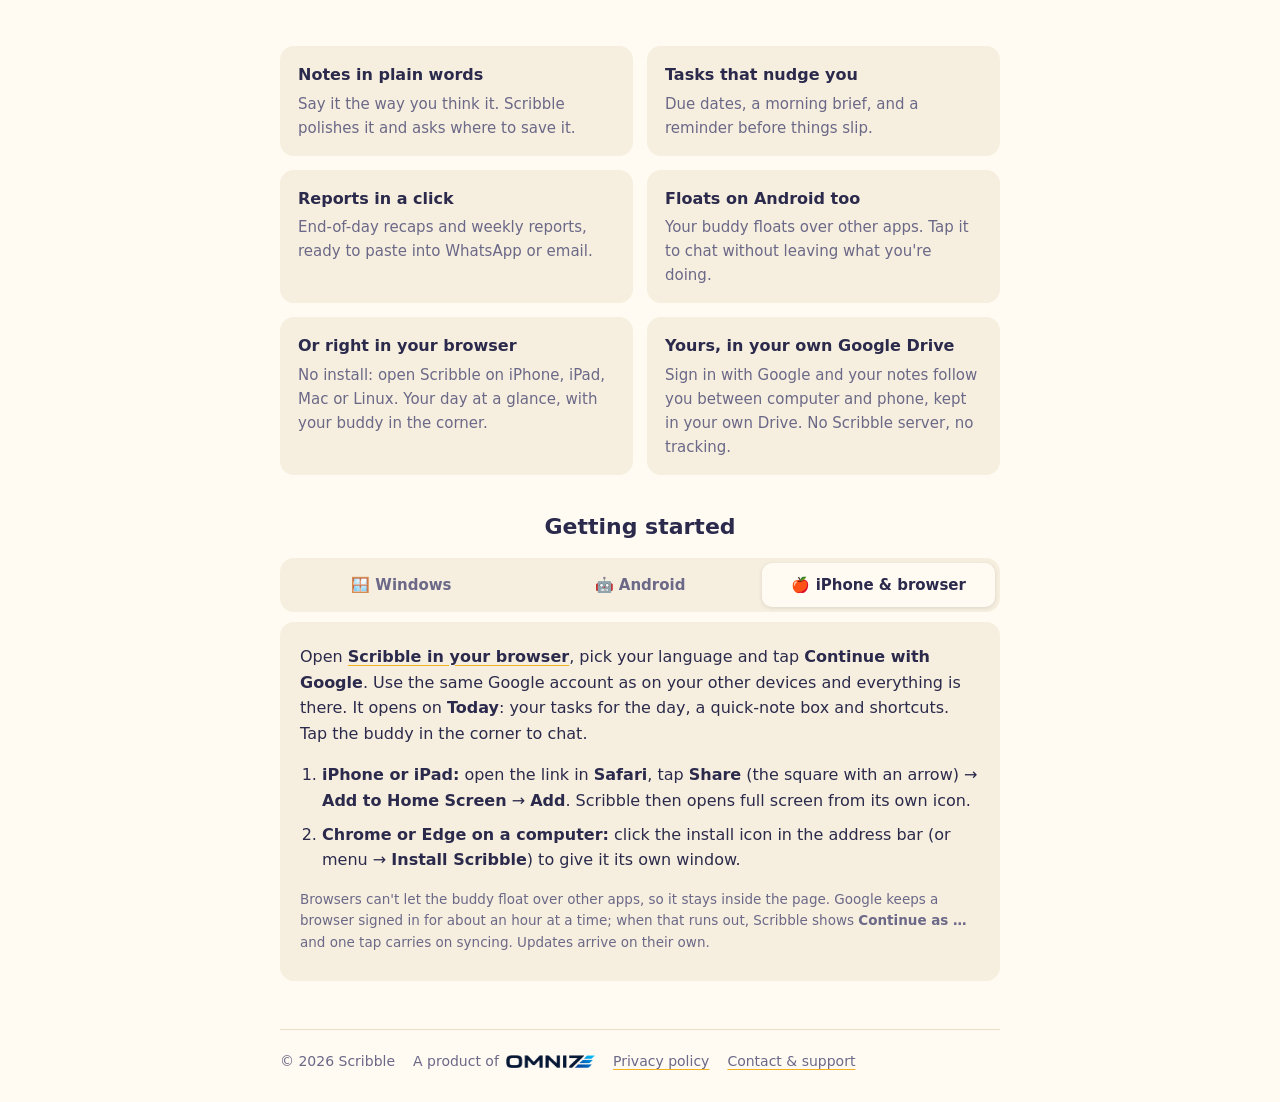
==== commit 2fe2dae5: "Fix landing page buddy gallery" ====
--- a/index.html
+++ b/index.html
@@ -11,12 +11,12 @@
 <body>
 <div class="wrap">
 <header class="top">
-  <a class="logo" href="./"><img class="bd" src="media/buddy-duck-sm.webp" alt="">Scribble</a>
+  <a class="logo" href="./"><img class="bd" src="media/buddy-fox-sm.webp" alt="">Scribble</a>
   <nav><a href="./#download">Download</a><a href="privacy.html">Privacy</a></nav>
 </header>
 <main>
 <section class="hero">
-  <img class="bd" src="media/buddy-duck-sm.webp" alt="Scribble\'s fox buddy" width="170" height="170">
+  <img class="bd" src="media/buddy-fox.webp" alt="Scribble fox buddy" width="170" height="170">
   <h1>Your floating note buddy</h1>
   <p class="lead">A little character that lives on your desktop, floats on your Android phone or tablet, and keeps you company in any browser. Tell it something and it tidies it up and files it in your notebook. It tracks your tasks too.</p>
   <div class="btns" id="download">
@@ -51,7 +51,14 @@
     }).catch(function () {});
   })();
   </script>
-  <div class="friends"><img class="bd" src="media/buddy-duck-sm.webp" alt="Fox" title="Fox" width="80" height="80" loading="lazy"><img class="bd" src="media/buddy-cat-sm.webp" alt="Cat" title="Cat" width="80" height="80" loading="lazy"><img class="bd" src="media/buddy-dog-sm.webp" alt="Dog" title="Dog" width="80" height="80" loading="lazy"><img class="bd" src="media/buddy-bunny-sm.webp" alt="Bunny" title="Bunny" width="80" height="80" loading="lazy"><img class="bd" src="media/buddy-dragon-sm.webp" alt="Dragon" title="Dragon" width="80" height="80" loading="lazy"><img class="bd" src="media/buddy-capybara-sm.webp" alt="Capybara" title="Capybara" width="80" height="80" loading="lazy"><img class="bd" src="media/buddy-wolf-sm.webp" alt="Wolf" title="Wolf" width="80" height="80" loading="lazy"><img class="bd" src="media/buddy-axolotl-sm.webp" alt="Axolotl" title="Axolotl" width="80" height="80" loading="lazy"><img class="bd" src="media/buddy-duck-sm.webp" alt="Duck" title="Duck" width="80" height="80" loading="lazy"><img class="bd" src="media/buddy-penguin-sm.webp" alt="Penguin" title="Penguin" width="80" height="80" loading="lazy"><img class="bd" src="media/buddy-unicorn-sm.webp" alt="Unicorn" title="Unicorn" width="80" height="80" loading="lazy"><img class="bd" src="media/buddy-octopus-sm.webp" alt="Octopus" title="Octopus" width="80" height="80" loading="lazy"><img class="bd" src="media/buddy-bee-sm.webp" alt="Bee" title="Bee" width="80" height="80" loading="lazy"><img class="bd" src="media/buddy-shark-sm.webp" alt="Shark" title="Shark" width="80" height="80" loading="lazy"><img class="bd" src="media/buddy-frog-sm.webp" alt="Frog" title="Frog" width="80" height="80" loading="lazy"><img class="bd" src="media/buddy-lamb-sm.webp" alt="Lamb" title="Lamb" width="80" height="80" loading="lazy"><img class="bd" src="media/buddy-panda-sm.webp" alt="Panda" title="Panda" width="80" height="80" loading="lazy"><img class="bd" src="media/buddy-owl-sm.webp" alt="Owl" title="Owl" width="80" height="80" loading="lazy"></div>
+  <div class="friends"><img class="bd" src="media/buddy-fox-sm.webp" alt="Fox" title="Fox" width="80" height="80" loading="lazy"><img class="bd" src="media/buddy-cat-sm.webp" alt="Cat" title="Cat" width="80" height="80" loading="lazy"><img class="bd" src="media/buddy-dog-sm.webp" alt="Dog" title="Dog" width="80" height="80" loading="lazy"><img class="bd" src="media/buddy-bunny-sm.webp" alt="Bunny" title="Bunny" width="80" height="80" loading="lazy"><img class="bd" src="media/buddy-dragon-sm.webp" alt="Dragon" title="Dragon" width="80" height="80" loading="lazy"><img class="bd" src="media/buddy-capybara-sm.webp" alt="Capybara" title="Capybara" width="80" height="80" loading="lazy"><img class="bd" src="media/buddy-wolf-sm.webp" alt="Wolf" title="Wolf" width="80" height="80" loading="lazy"><img class="bd" src="media/buddy-axolotl-sm.webp" alt="Axolotl" title="Axolotl" width="80" height="80" loading="lazy"><img class="bd" src="media/buddy-duck-sm.webp" alt="Duck" title="Duck" width="80" height="80" loading="lazy"><img class="bd" src="media/buddy-penguin-sm.webp" alt="Penguin" title="Penguin" width="80" height="80" loading="lazy"><img class="bd" src="media/buddy-unicorn-sm.webp" alt="Unicorn" title="Unicorn" width="80" height="80" loading="lazy"><img class="bd" src="media/buddy-octopus-sm.webp" alt="Octopus" title="Octopus" width="80" height="80" loading="lazy"><img class="bd" src="media/buddy-bee-sm.webp" alt="Bee" title="Bee" width="80" height="80" loading="lazy"><img class="bd" src="media/buddy-shark-sm.webp" alt="Shark" title="Shark" width="80" height="80" loading="lazy"><img class="bd" src="media/buddy-frog-sm.webp" alt="Frog" title="Frog" width="80" height="80" loading="lazy"><img class="bd" src="media/buddy-lamb-sm.webp" alt="Lamb" title="Lamb" width="80" height="80" loading="lazy"><img class="bd" src="media/buddy-panda-sm.webp" alt="Panda" title="Panda" width="80" height="80" loading="lazy"><img class="bd" src="media/buddy-owl-sm.webp" alt="Owl" title="Owl" width="80" height="80" loading="lazy"><span class="bd" data-clay-buddy="gecko" role="img" aria-label="Gecko" title="Gecko"></span><span class="bd" data-clay-buddy="skink" role="img" aria-label="Skink" title="Skink"></span></div>
+  <script src="app/chars.js"></script><script src="app/rig.js"></script><script src="app/avatar.js"></script>
+  <script>
+  document.querySelectorAll('[data-clay-buddy]').forEach(function (el) {
+    el.innerHTML = window.Avatar.build({kind: 'clay', clay: el.dataset.clayBuddy, cheeks: true});
+    el.firstElementChild.classList.add('bd');
+  });
+  </script>
   <p class="small friends-cap">Pick from twenty buddies, including the new Gecko and Skink, with colours and patterns to make each one your own. Or let your buddy change on its own.</p>
 </section>
 
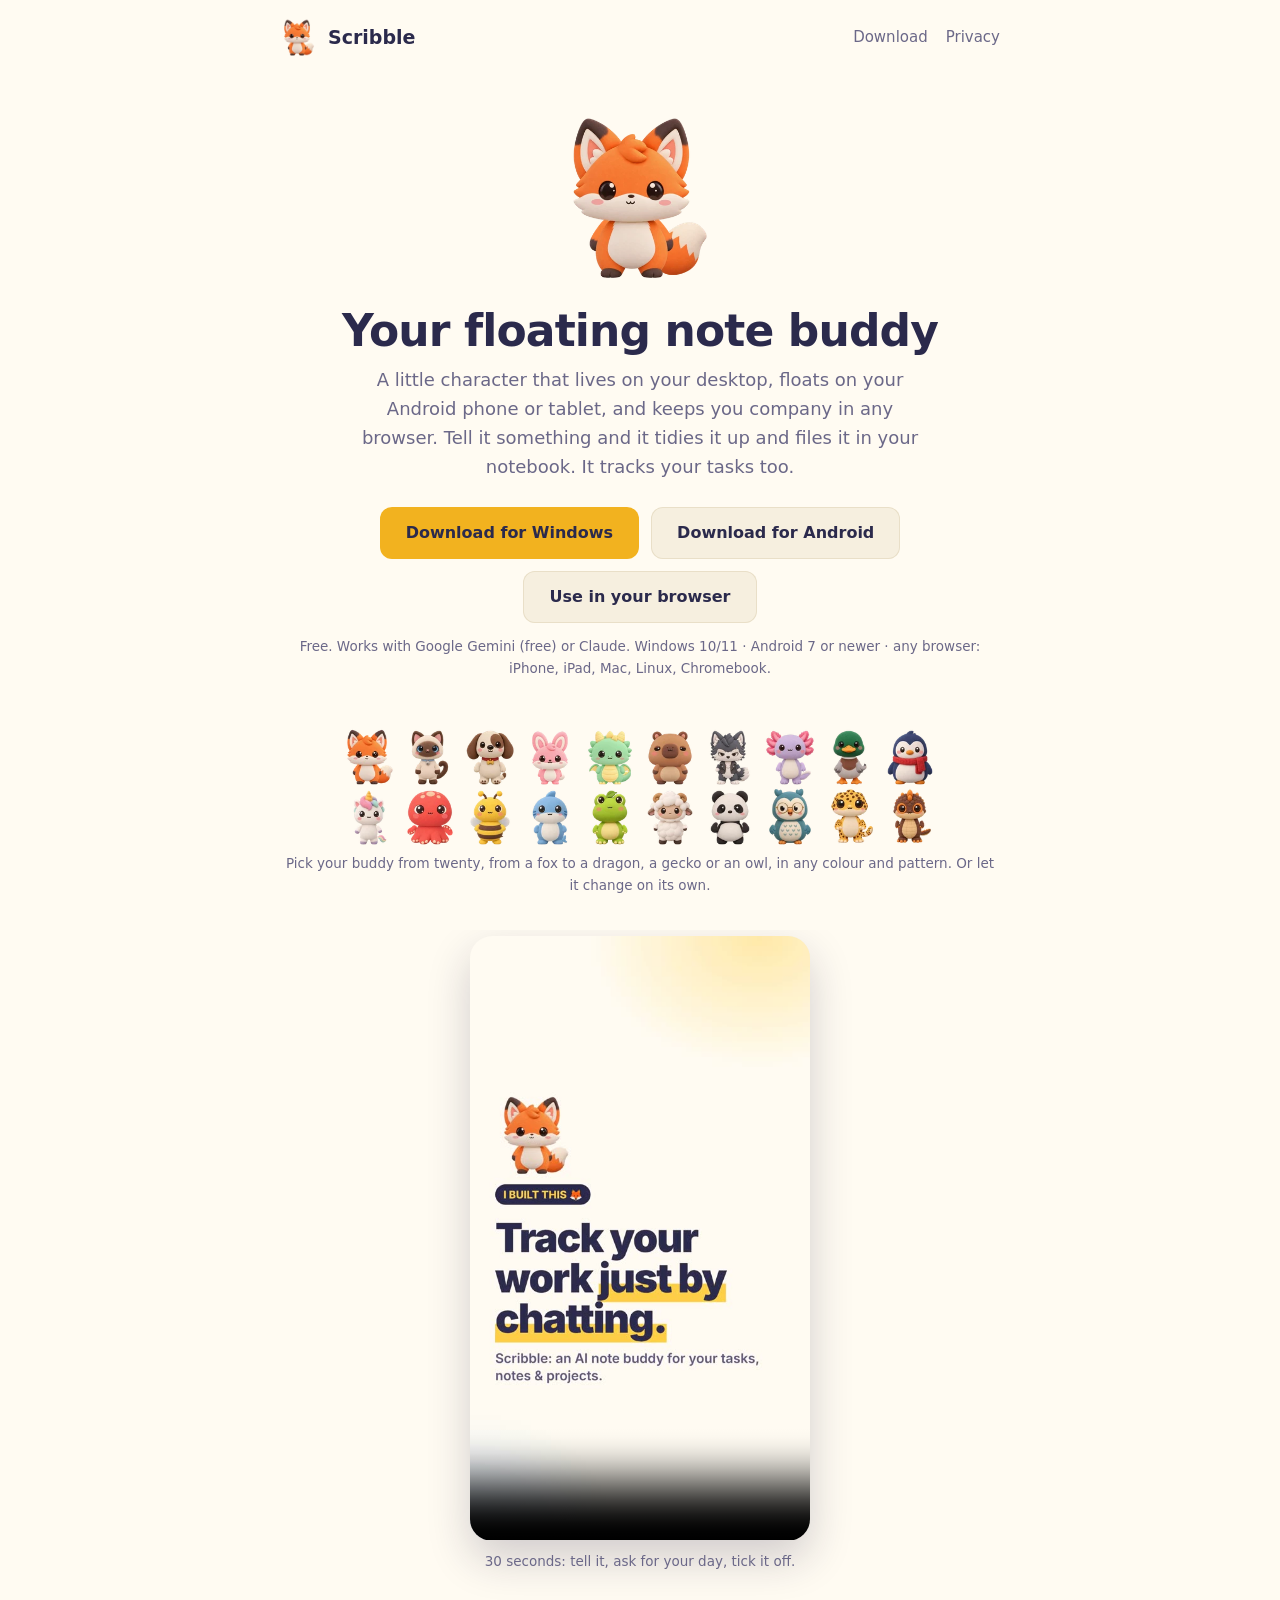
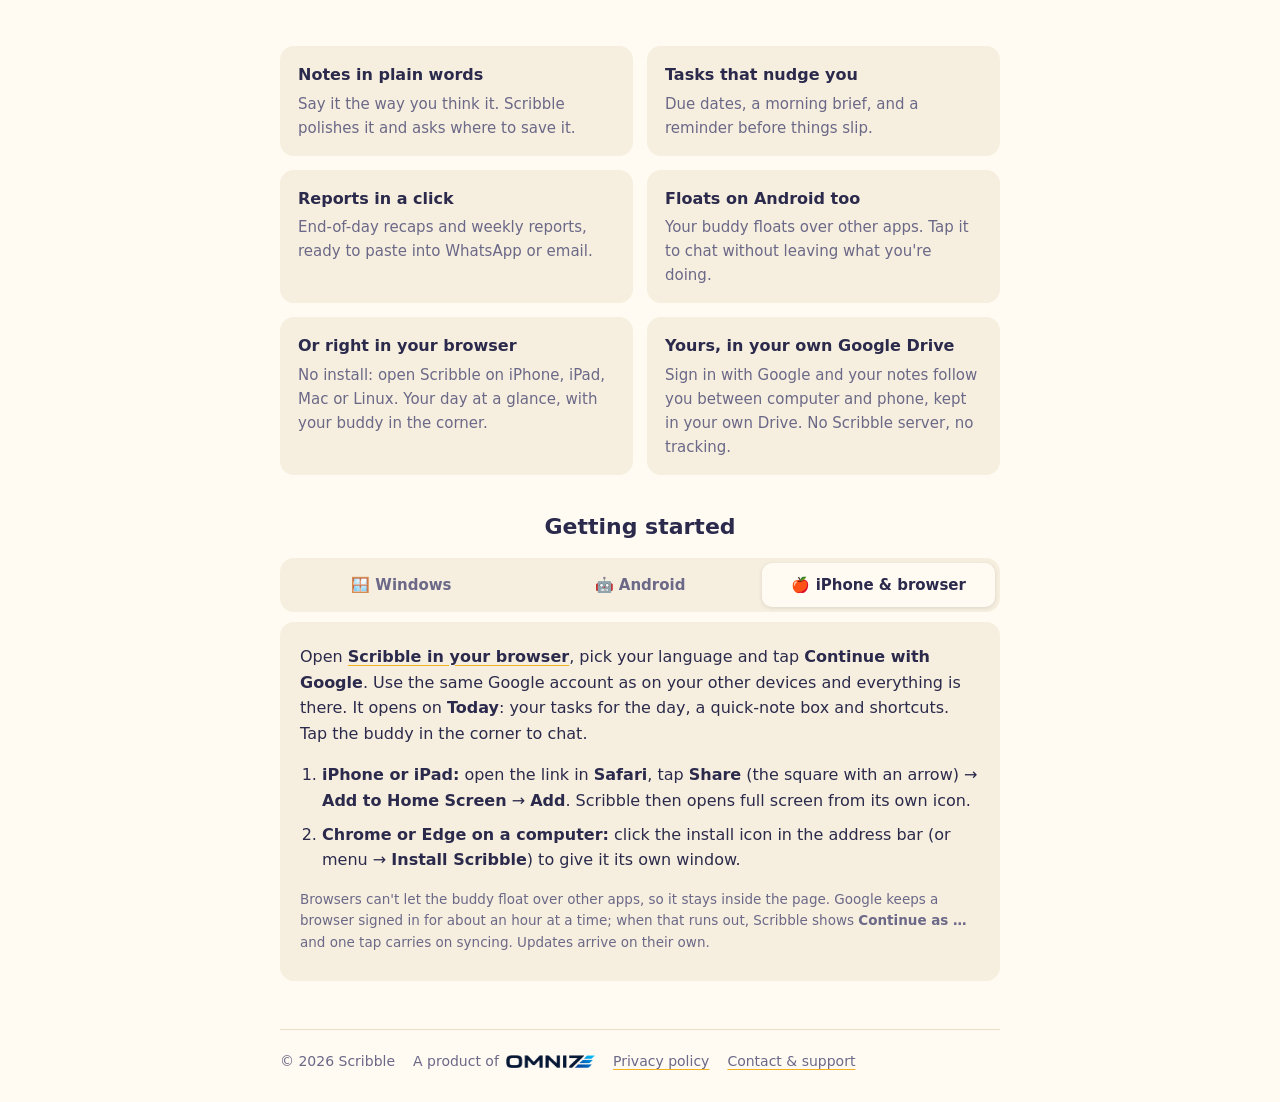
==== commit 9d013470: "Website: Gecko and Skink as pictures like the other buddies (aligned), without loading the app on th" ====
--- a/index.html
+++ b/index.html
@@ -51,15 +51,8 @@
     }).catch(function () {});
   })();
   </script>
-  <div class="friends"><img class="bd" src="media/buddy-fox-sm.webp" alt="Fox" title="Fox" width="80" height="80" loading="lazy"><img class="bd" src="media/buddy-cat-sm.webp" alt="Cat" title="Cat" width="80" height="80" loading="lazy"><img class="bd" src="media/buddy-dog-sm.webp" alt="Dog" title="Dog" width="80" height="80" loading="lazy"><img class="bd" src="media/buddy-bunny-sm.webp" alt="Bunny" title="Bunny" width="80" height="80" loading="lazy"><img class="bd" src="media/buddy-dragon-sm.webp" alt="Dragon" title="Dragon" width="80" height="80" loading="lazy"><img class="bd" src="media/buddy-capybara-sm.webp" alt="Capybara" title="Capybara" width="80" height="80" loading="lazy"><img class="bd" src="media/buddy-wolf-sm.webp" alt="Wolf" title="Wolf" width="80" height="80" loading="lazy"><img class="bd" src="media/buddy-axolotl-sm.webp" alt="Axolotl" title="Axolotl" width="80" height="80" loading="lazy"><img class="bd" src="media/buddy-duck-sm.webp" alt="Duck" title="Duck" width="80" height="80" loading="lazy"><img class="bd" src="media/buddy-penguin-sm.webp" alt="Penguin" title="Penguin" width="80" height="80" loading="lazy"><img class="bd" src="media/buddy-unicorn-sm.webp" alt="Unicorn" title="Unicorn" width="80" height="80" loading="lazy"><img class="bd" src="media/buddy-octopus-sm.webp" alt="Octopus" title="Octopus" width="80" height="80" loading="lazy"><img class="bd" src="media/buddy-bee-sm.webp" alt="Bee" title="Bee" width="80" height="80" loading="lazy"><img class="bd" src="media/buddy-shark-sm.webp" alt="Shark" title="Shark" width="80" height="80" loading="lazy"><img class="bd" src="media/buddy-frog-sm.webp" alt="Frog" title="Frog" width="80" height="80" loading="lazy"><img class="bd" src="media/buddy-lamb-sm.webp" alt="Lamb" title="Lamb" width="80" height="80" loading="lazy"><img class="bd" src="media/buddy-panda-sm.webp" alt="Panda" title="Panda" width="80" height="80" loading="lazy"><img class="bd" src="media/buddy-owl-sm.webp" alt="Owl" title="Owl" width="80" height="80" loading="lazy"><span class="bd" data-clay-buddy="gecko" role="img" aria-label="Gecko" title="Gecko"></span><span class="bd" data-clay-buddy="skink" role="img" aria-label="Skink" title="Skink"></span></div>
-  <script src="app/chars.js"></script><script src="app/rig.js"></script><script src="app/avatar.js"></script>
-  <script>
-  document.querySelectorAll('[data-clay-buddy]').forEach(function (el) {
-    el.innerHTML = window.Avatar.build({kind: 'clay', clay: el.dataset.clayBuddy, cheeks: true});
-    el.firstElementChild.classList.add('bd');
-  });
-  </script>
-  <p class="small friends-cap">Pick from twenty buddies, including the new Gecko and Skink, with colours and patterns to make each one your own. Or let your buddy change on its own.</p>
+  <div class="friends"><img class="bd" src="media/buddy-fox-sm.webp" alt="Fox" title="Fox" width="80" height="80" loading="lazy"><img class="bd" src="media/buddy-cat-sm.webp" alt="Cat" title="Cat" width="80" height="80" loading="lazy"><img class="bd" src="media/buddy-dog-sm.webp" alt="Dog" title="Dog" width="80" height="80" loading="lazy"><img class="bd" src="media/buddy-bunny-sm.webp" alt="Bunny" title="Bunny" width="80" height="80" loading="lazy"><img class="bd" src="media/buddy-dragon-sm.webp" alt="Dragon" title="Dragon" width="80" height="80" loading="lazy"><img class="bd" src="media/buddy-capybara-sm.webp" alt="Capybara" title="Capybara" width="80" height="80" loading="lazy"><img class="bd" src="media/buddy-wolf-sm.webp" alt="Wolf" title="Wolf" width="80" height="80" loading="lazy"><img class="bd" src="media/buddy-axolotl-sm.webp" alt="Axolotl" title="Axolotl" width="80" height="80" loading="lazy"><img class="bd" src="media/buddy-duck-sm.webp" alt="Duck" title="Duck" width="80" height="80" loading="lazy"><img class="bd" src="media/buddy-penguin-sm.webp" alt="Penguin" title="Penguin" width="80" height="80" loading="lazy"><img class="bd" src="media/buddy-unicorn-sm.webp" alt="Unicorn" title="Unicorn" width="80" height="80" loading="lazy"><img class="bd" src="media/buddy-octopus-sm.webp" alt="Octopus" title="Octopus" width="80" height="80" loading="lazy"><img class="bd" src="media/buddy-bee-sm.webp" alt="Bee" title="Bee" width="80" height="80" loading="lazy"><img class="bd" src="media/buddy-shark-sm.webp" alt="Shark" title="Shark" width="80" height="80" loading="lazy"><img class="bd" src="media/buddy-frog-sm.webp" alt="Frog" title="Frog" width="80" height="80" loading="lazy"><img class="bd" src="media/buddy-lamb-sm.webp" alt="Lamb" title="Lamb" width="80" height="80" loading="lazy"><img class="bd" src="media/buddy-panda-sm.webp" alt="Panda" title="Panda" width="80" height="80" loading="lazy"><img class="bd" src="media/buddy-owl-sm.webp" alt="Owl" title="Owl" width="80" height="80" loading="lazy"><img class="bd" src="media/buddy-gecko-sm.webp" alt="Gecko" title="Gecko" width="80" height="80" loading="lazy"><img class="bd" src="media/buddy-skink-sm.webp" alt="Skink" title="Skink" width="80" height="80" loading="lazy"></div>
+  <p class="small friends-cap">Pick your buddy from twenty, from a fox to a dragon, a gecko or an owl, in any colour and pattern. Or let it change on its own.</p>
 </section>
 
 <section class="demo">
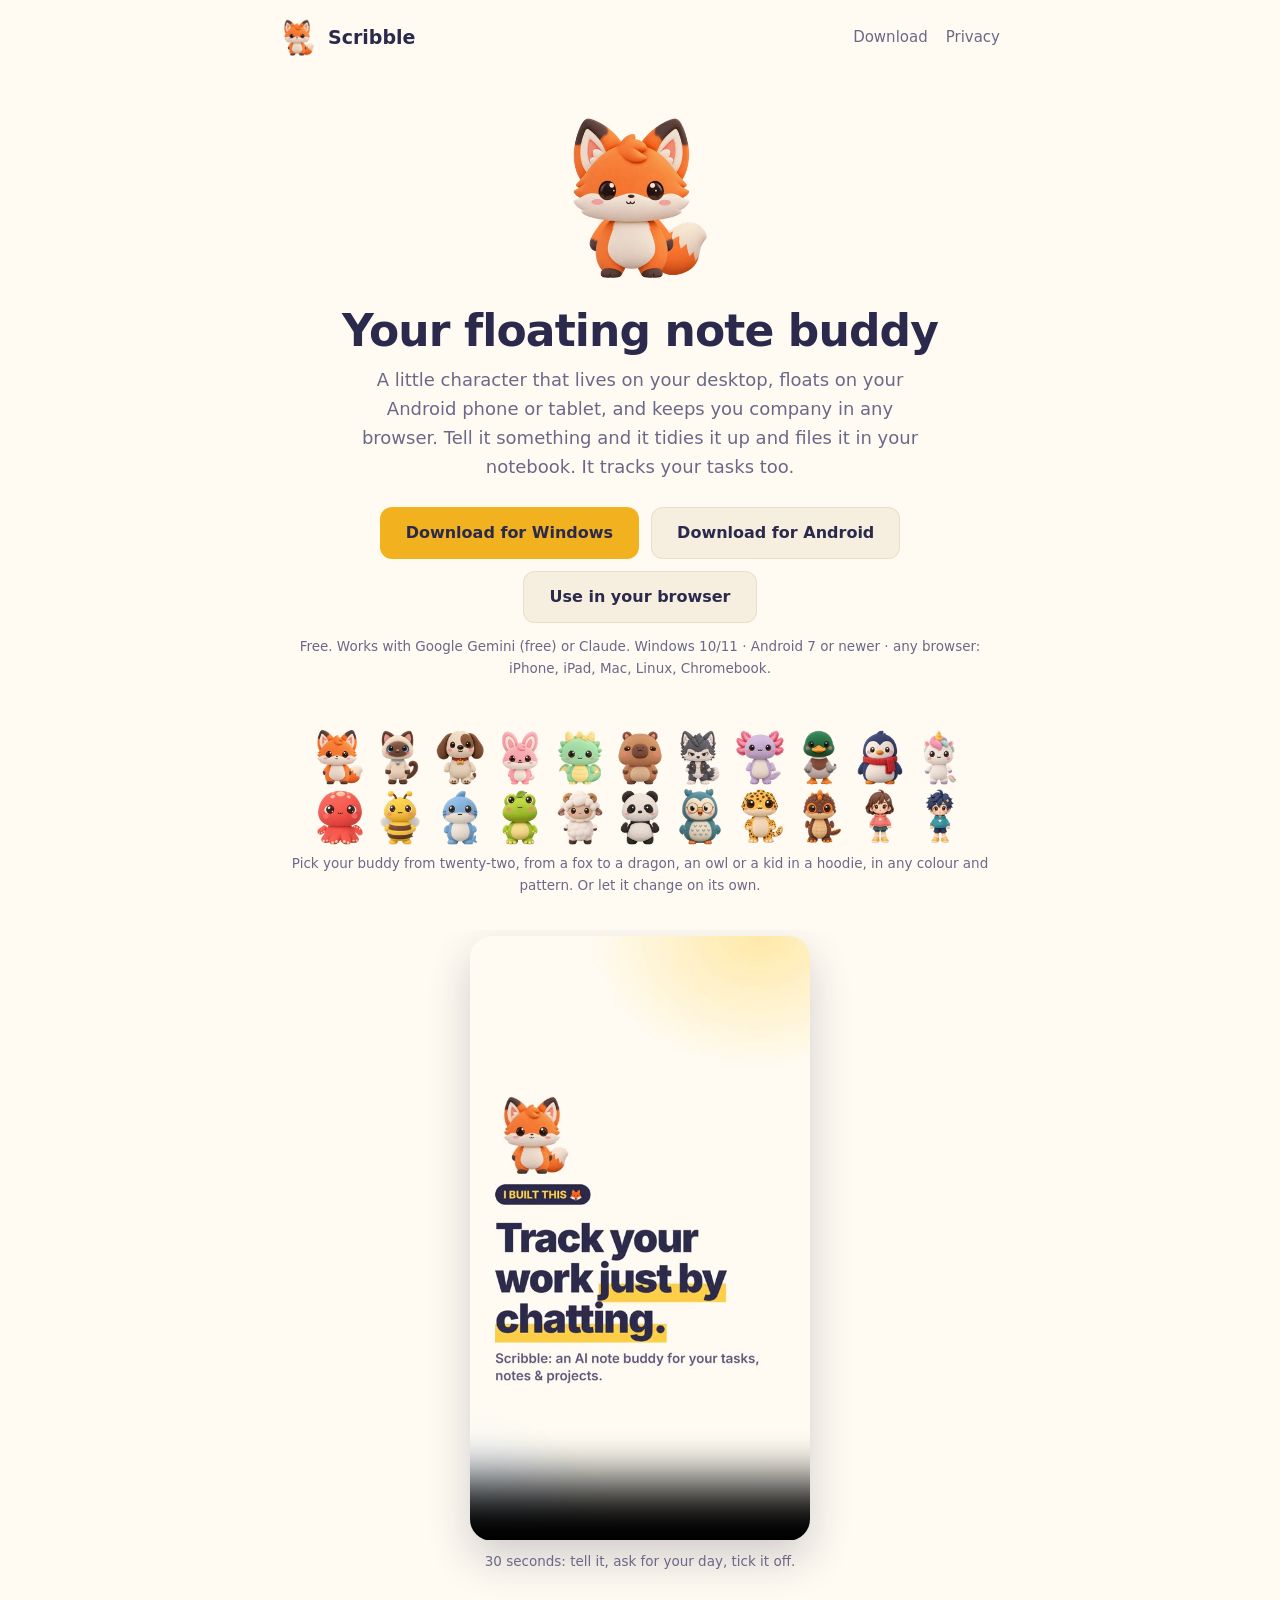
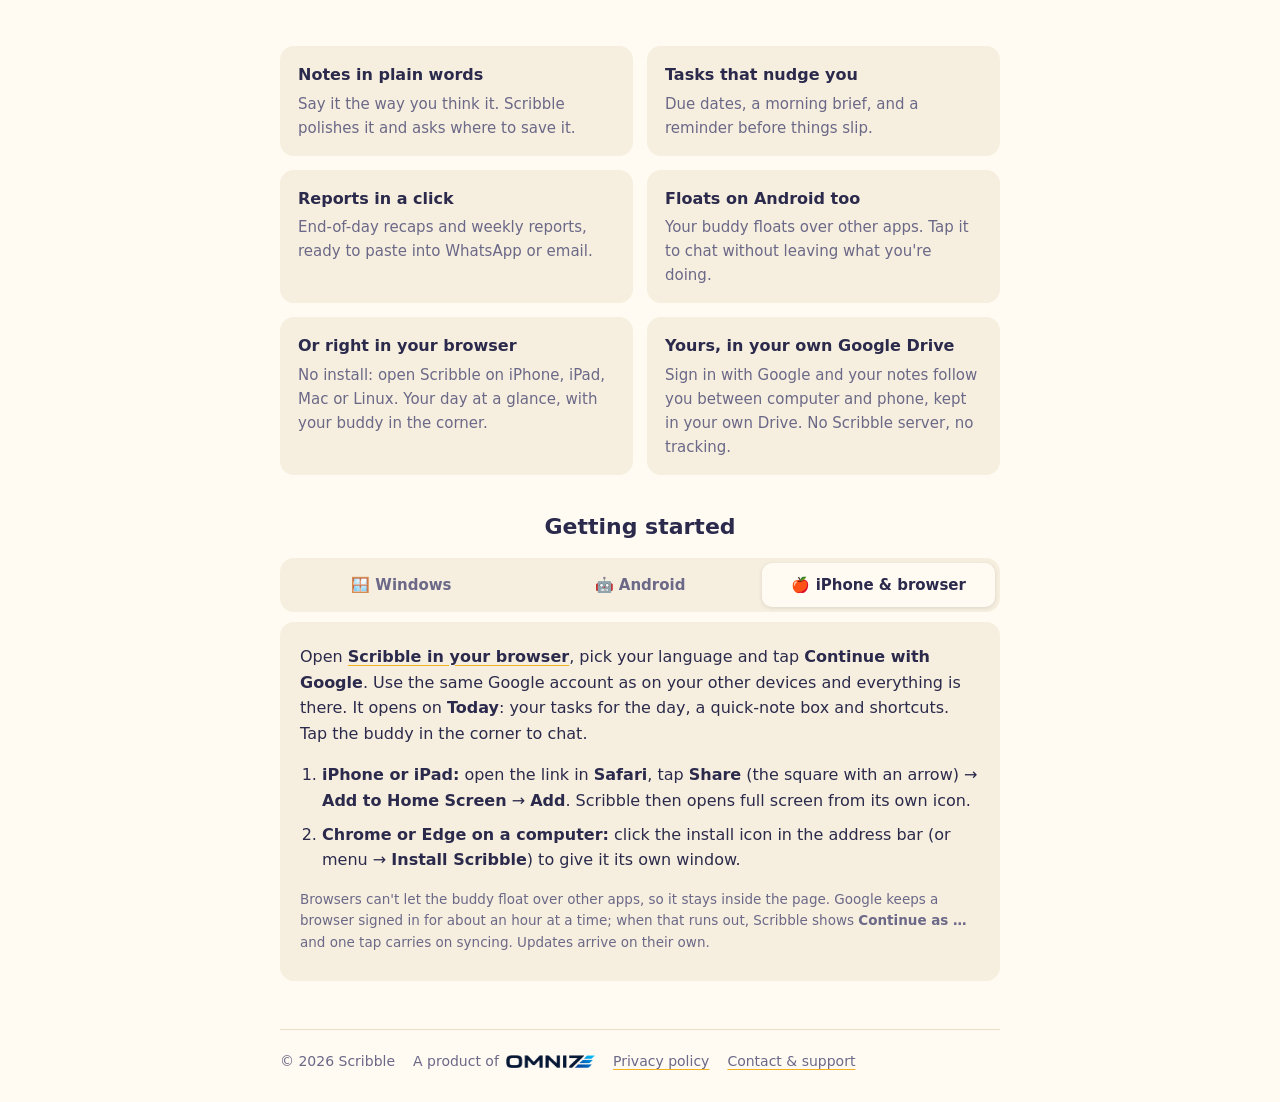
==== commit 8f59a1a2: "Website: Girl and Boy buddies (twenty-two) Co-Authored-By: Claude Opus 5.5 <noreply@anthropic.com> C" ====
--- a/index.html
+++ b/index.html
@@ -51,8 +51,8 @@
     }).catch(function () {});
   })();
   </script>
-  <div class="friends"><img class="bd" src="media/buddy-fox-sm.webp" alt="Fox" title="Fox" width="80" height="80" loading="lazy"><img class="bd" src="media/buddy-cat-sm.webp" alt="Cat" title="Cat" width="80" height="80" loading="lazy"><img class="bd" src="media/buddy-dog-sm.webp" alt="Dog" title="Dog" width="80" height="80" loading="lazy"><img class="bd" src="media/buddy-bunny-sm.webp" alt="Bunny" title="Bunny" width="80" height="80" loading="lazy"><img class="bd" src="media/buddy-dragon-sm.webp" alt="Dragon" title="Dragon" width="80" height="80" loading="lazy"><img class="bd" src="media/buddy-capybara-sm.webp" alt="Capybara" title="Capybara" width="80" height="80" loading="lazy"><img class="bd" src="media/buddy-wolf-sm.webp" alt="Wolf" title="Wolf" width="80" height="80" loading="lazy"><img class="bd" src="media/buddy-axolotl-sm.webp" alt="Axolotl" title="Axolotl" width="80" height="80" loading="lazy"><img class="bd" src="media/buddy-duck-sm.webp" alt="Duck" title="Duck" width="80" height="80" loading="lazy"><img class="bd" src="media/buddy-penguin-sm.webp" alt="Penguin" title="Penguin" width="80" height="80" loading="lazy"><img class="bd" src="media/buddy-unicorn-sm.webp" alt="Unicorn" title="Unicorn" width="80" height="80" loading="lazy"><img class="bd" src="media/buddy-octopus-sm.webp" alt="Octopus" title="Octopus" width="80" height="80" loading="lazy"><img class="bd" src="media/buddy-bee-sm.webp" alt="Bee" title="Bee" width="80" height="80" loading="lazy"><img class="bd" src="media/buddy-shark-sm.webp" alt="Shark" title="Shark" width="80" height="80" loading="lazy"><img class="bd" src="media/buddy-frog-sm.webp" alt="Frog" title="Frog" width="80" height="80" loading="lazy"><img class="bd" src="media/buddy-lamb-sm.webp" alt="Lamb" title="Lamb" width="80" height="80" loading="lazy"><img class="bd" src="media/buddy-panda-sm.webp" alt="Panda" title="Panda" width="80" height="80" loading="lazy"><img class="bd" src="media/buddy-owl-sm.webp" alt="Owl" title="Owl" width="80" height="80" loading="lazy"><img class="bd" src="media/buddy-gecko-sm.webp" alt="Gecko" title="Gecko" width="80" height="80" loading="lazy"><img class="bd" src="media/buddy-skink-sm.webp" alt="Skink" title="Skink" width="80" height="80" loading="lazy"></div>
-  <p class="small friends-cap">Pick your buddy from twenty, from a fox to a dragon, a gecko or an owl, in any colour and pattern. Or let it change on its own.</p>
+  <div class="friends"><img class="bd" src="media/buddy-fox-sm.webp" alt="Fox" title="Fox" width="80" height="80" loading="lazy"><img class="bd" src="media/buddy-cat-sm.webp" alt="Cat" title="Cat" width="80" height="80" loading="lazy"><img class="bd" src="media/buddy-dog-sm.webp" alt="Dog" title="Dog" width="80" height="80" loading="lazy"><img class="bd" src="media/buddy-bunny-sm.webp" alt="Bunny" title="Bunny" width="80" height="80" loading="lazy"><img class="bd" src="media/buddy-dragon-sm.webp" alt="Dragon" title="Dragon" width="80" height="80" loading="lazy"><img class="bd" src="media/buddy-capybara-sm.webp" alt="Capybara" title="Capybara" width="80" height="80" loading="lazy"><img class="bd" src="media/buddy-wolf-sm.webp" alt="Wolf" title="Wolf" width="80" height="80" loading="lazy"><img class="bd" src="media/buddy-axolotl-sm.webp" alt="Axolotl" title="Axolotl" width="80" height="80" loading="lazy"><img class="bd" src="media/buddy-duck-sm.webp" alt="Duck" title="Duck" width="80" height="80" loading="lazy"><img class="bd" src="media/buddy-penguin-sm.webp" alt="Penguin" title="Penguin" width="80" height="80" loading="lazy"><img class="bd" src="media/buddy-unicorn-sm.webp" alt="Unicorn" title="Unicorn" width="80" height="80" loading="lazy"><img class="bd" src="media/buddy-octopus-sm.webp" alt="Octopus" title="Octopus" width="80" height="80" loading="lazy"><img class="bd" src="media/buddy-bee-sm.webp" alt="Bee" title="Bee" width="80" height="80" loading="lazy"><img class="bd" src="media/buddy-shark-sm.webp" alt="Shark" title="Shark" width="80" height="80" loading="lazy"><img class="bd" src="media/buddy-frog-sm.webp" alt="Frog" title="Frog" width="80" height="80" loading="lazy"><img class="bd" src="media/buddy-lamb-sm.webp" alt="Lamb" title="Lamb" width="80" height="80" loading="lazy"><img class="bd" src="media/buddy-panda-sm.webp" alt="Panda" title="Panda" width="80" height="80" loading="lazy"><img class="bd" src="media/buddy-owl-sm.webp" alt="Owl" title="Owl" width="80" height="80" loading="lazy"><img class="bd" src="media/buddy-gecko-sm.webp" alt="Gecko" title="Gecko" width="80" height="80" loading="lazy"><img class="bd" src="media/buddy-skink-sm.webp" alt="Skink" title="Skink" width="80" height="80" loading="lazy"><img class="bd" src="media/buddy-girl-sm.webp" alt="Girl" title="Girl" width="80" height="80" loading="lazy"><img class="bd" src="media/buddy-boy-sm.webp" alt="Boy" title="Boy" width="80" height="80" loading="lazy"></div>
+  <p class="small friends-cap">Pick your buddy from twenty-two, from a fox to a dragon, an owl or a kid in a hoodie, in any colour and pattern. Or let it change on its own.</p>
 </section>
 
 <section class="demo">
--- a/style.css
+++ b/style.css
@@ -17,7 +17,7 @@
 .btn { display: inline-block; margin-top: 26px; background: var(--accent); color: var(--accent-ink); padding: 13px 26px; border-radius: 12px; font-weight: 700; text-decoration: none; }
 .btn:hover { filter: brightness(1.05); }
 .small { font-size: 13.5px; color: var(--ink2); }
-.friends { display: flex; justify-content: center; gap: 2px; max-width: 620px; flex-wrap: wrap; margin: 34px auto 8px; }
+.friends { display: flex; justify-content: center; gap: 2px; max-width: 680px; flex-wrap: wrap; margin: 34px auto 8px; }
 .friends .bd { width: 58px; height: 58px; object-fit: contain; }
 .grid { display: grid; grid-template-columns: repeat(auto-fit, minmax(min(300px, 100%), 1fr)); gap: 14px; margin: 34px 0; }
 .card { background: var(--bg2); border-radius: 14px; padding: 16px 18px; }
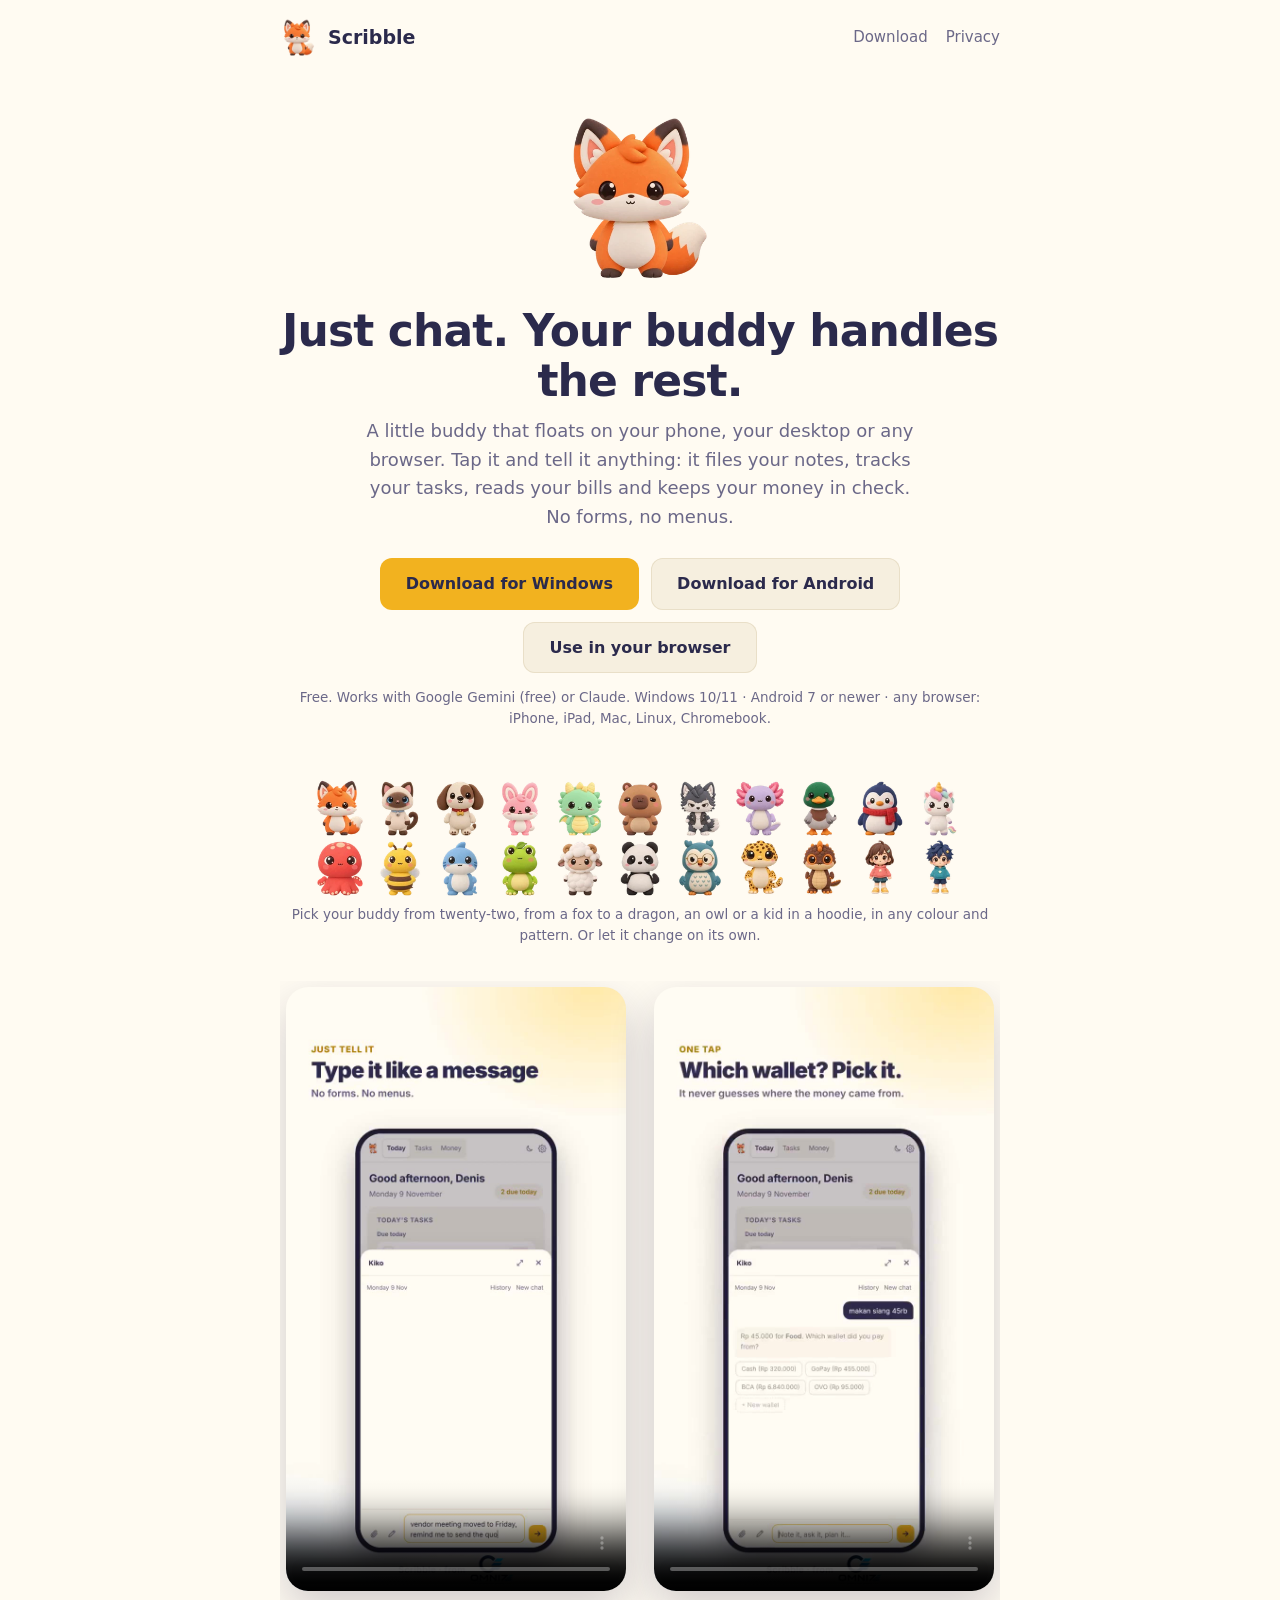
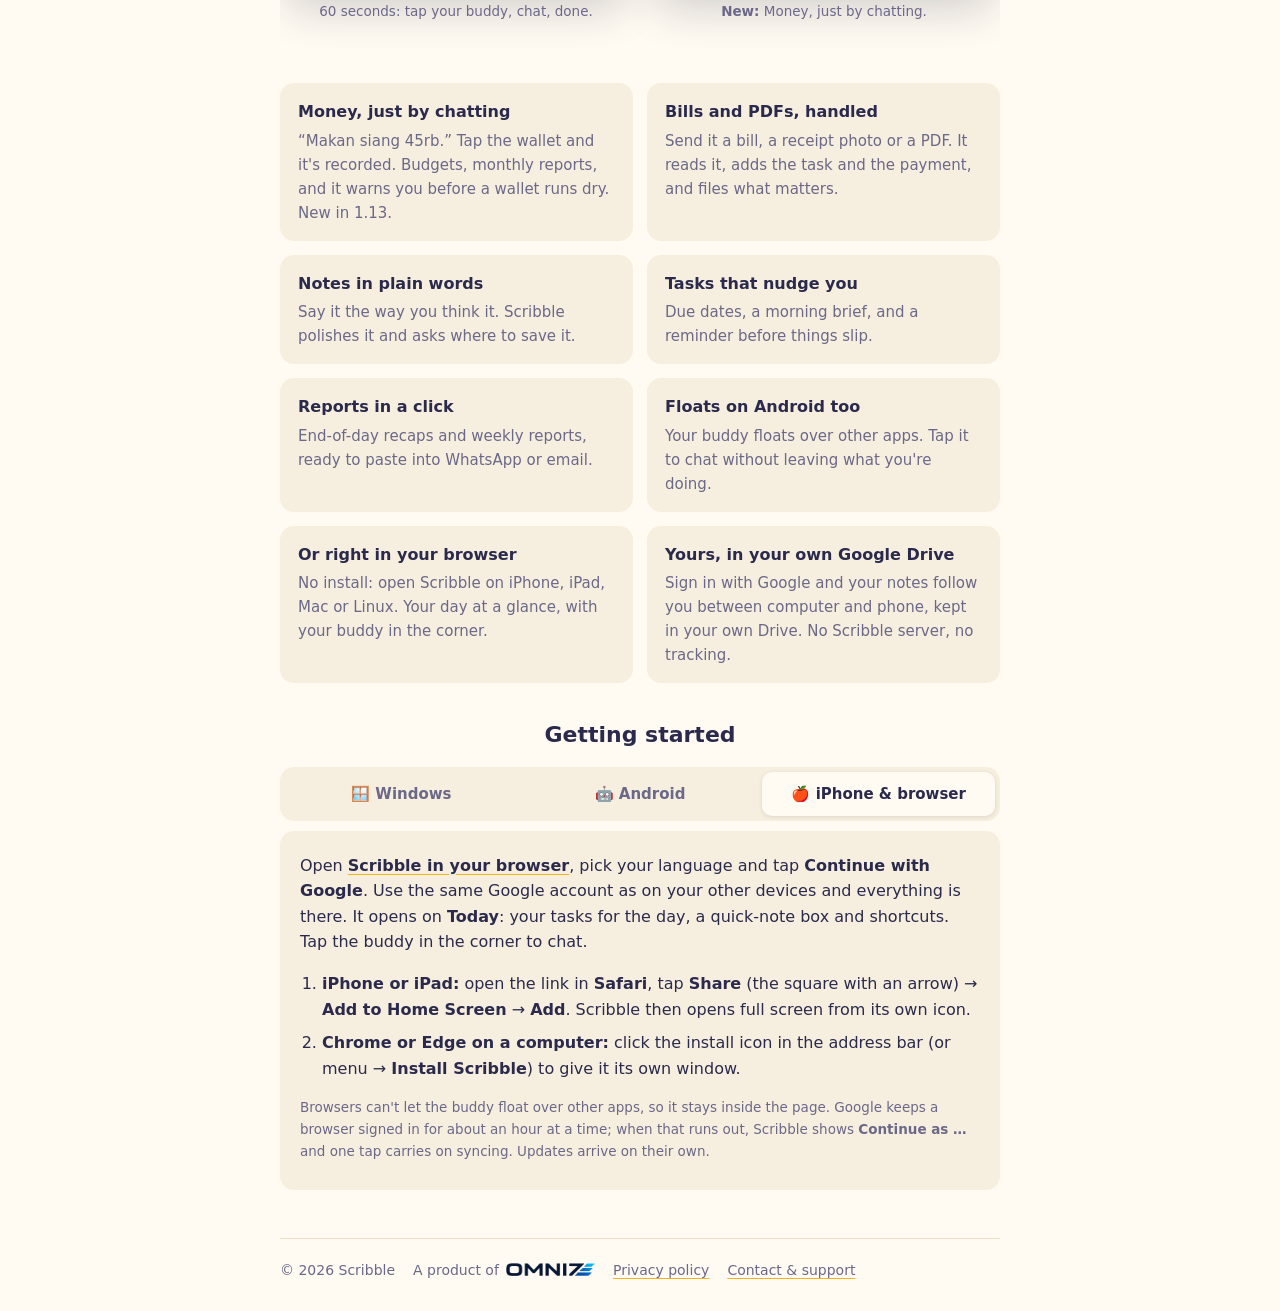
==== commit d468ef1f: "Website: simplicity first (just chat), new phone demo and Money video, Money and bills cards Co-Auth" ====
--- a/index.html
+++ b/index.html
@@ -17,8 +17,8 @@
 <main>
 <section class="hero">
   <img class="bd" src="media/buddy-fox.webp" alt="Scribble fox buddy" width="170" height="170">
-  <h1>Your floating note buddy</h1>
-  <p class="lead">A little character that lives on your desktop, floats on your Android phone or tablet, and keeps you company in any browser. Tell it something and it tidies it up and files it in your notebook. It tracks your tasks too.</p>
+  <h1>Just chat. Your buddy handles the rest.</h1>
+  <p class="lead">A little buddy that floats on your phone, your desktop or any browser. Tap it and tell it anything: it files your notes, tracks your tasks, reads your bills and keeps your money in check. No forms, no menus.</p>
   <div class="btns" id="download">
     <a class="btn" href="https://github.com/denis-andrian000/scribble-releases/releases/latest">Download for Windows</a>
     <a class="btn alt" href="https://github.com/denis-andrian000/scribble-releases/releases/latest/download/Scribble-Android.apk">Download for Android</a>
@@ -56,11 +56,15 @@
 </section>
 
 <section class="demo">
-  <video src="media/scribble-demo.mp4" poster="media/scribble-demo.jpg" autoplay muted loop playsinline controls preload="metadata" aria-label="30-second demo: chat with your buddy and it tracks your tasks"></video>
-  <p class="small">30 seconds: tell it, ask for your day, tick it off.</p>
+  <div class="vids">
+    <figure><video src="media/scribble-demo.mp4" poster="media/scribble-demo.jpg" autoplay muted loop playsinline controls preload="metadata" aria-label="60-second demo: tap your buddy, chat, and it handles the rest"></video><figcaption class="small">60 seconds: tap your buddy, chat, done.</figcaption></figure>
+    <figure><video src="media/scribble-money.mp4" poster="media/scribble-money.jpg" muted loop playsinline controls preload="metadata" aria-label="30-second demo of Money: spending tracked by chatting"></video><figcaption class="small"><b>New:</b> Money, just by chatting.</figcaption></figure>
+  </div>
 </section>
 
 <section class="grid">
+  <div class="card"><b>Money, just by chatting</b><p>“Makan siang 45rb.” Tap the wallet and it's recorded. Budgets, monthly reports, and it warns you before a wallet runs dry. New in 1.13.</p></div>
+  <div class="card"><b>Bills and PDFs, handled</b><p>Send it a bill, a receipt photo or a PDF. It reads it, adds the task and the payment, and files what matters.</p></div>
   <div class="card"><b>Notes in plain words</b><p>Say it the way you think it. Scribble polishes it and asks where to save it.</p></div>
   <div class="card"><b>Tasks that nudge you</b><p>Due dates, a morning brief, and a reminder before things slip.</p></div>
   <div class="card"><b>Reports in a click</b><p>End-of-day recaps and weekly reports, ready to paste into WhatsApp or email.</p></div>
--- a/style.css
+++ b/style.css
@@ -37,6 +37,8 @@
 .demo { text-align: center; margin: 10px 0 0; max-width: 100%; overflow: hidden; padding: 6px 0 26px; }
 .demo video { display: block; margin: 0 auto; width: 340px; max-width: 100%; height: auto; aspect-ratio: 9 / 16; object-fit: cover; border-radius: 22px; background: var(--bg2); box-shadow: 0 18px 44px rgba(30, 26, 60, .2); }
 .demo .small { margin-top: 10px; }
+.demo .vids { display: flex; justify-content: center; gap: 28px; flex-wrap: wrap; }
+.demo figure { margin: 0; }
 
 .guide h2 { text-align: center; }
 .tabs { display: flex; gap: 6px; background: var(--bg2); padding: 5px; border-radius: 14px; margin: 14px 0 0; }
